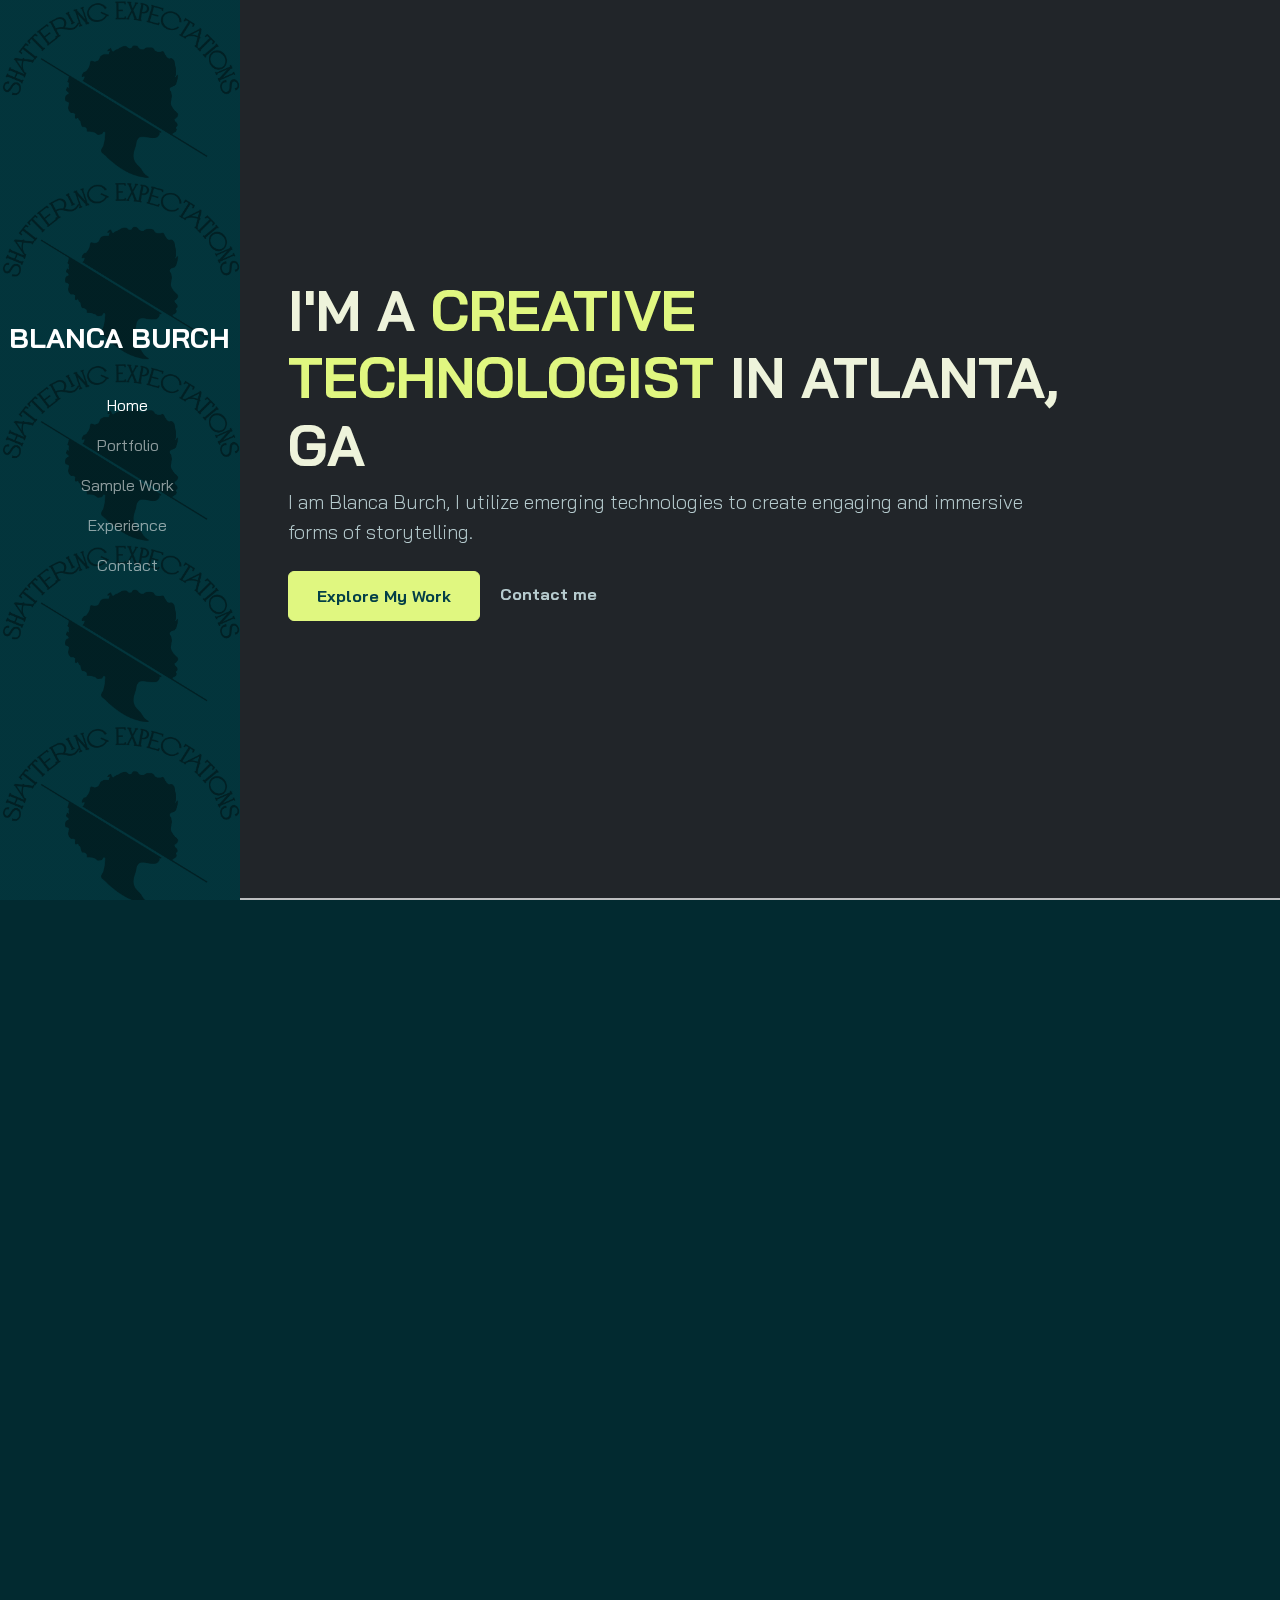
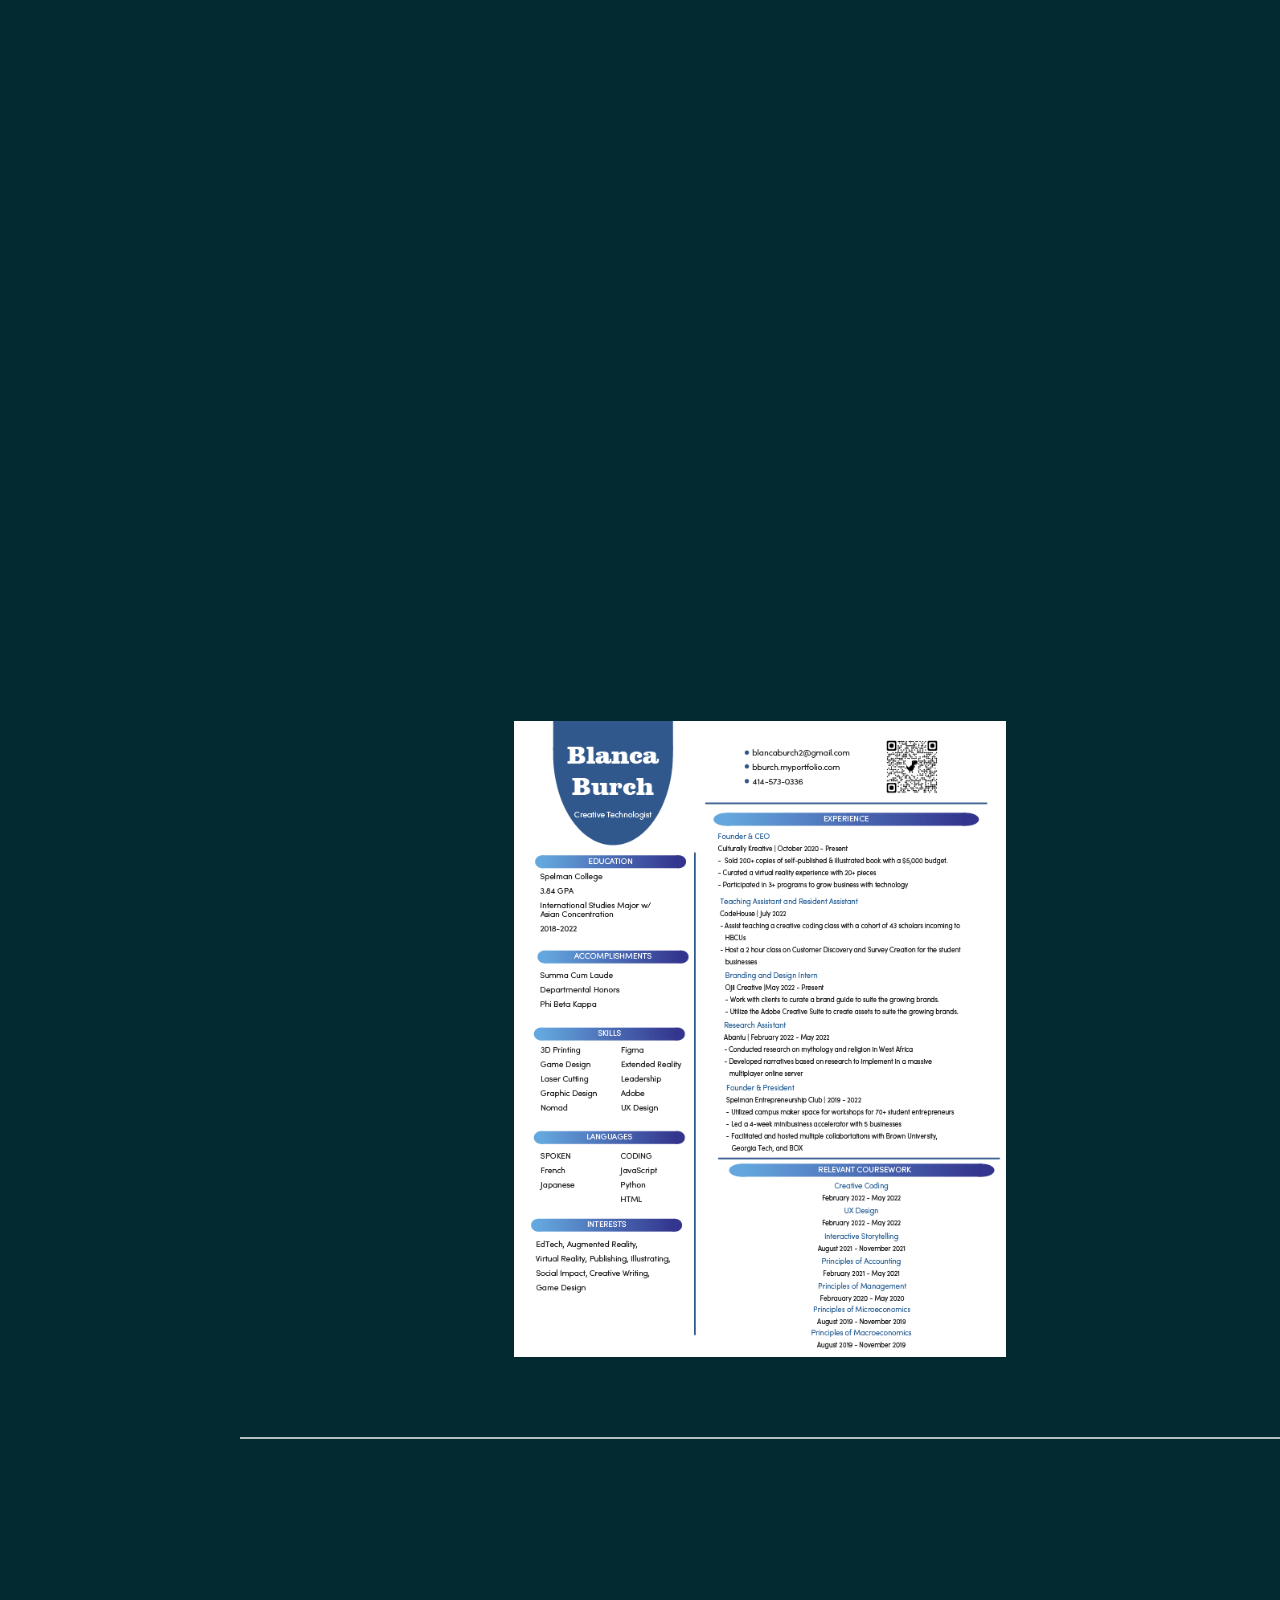
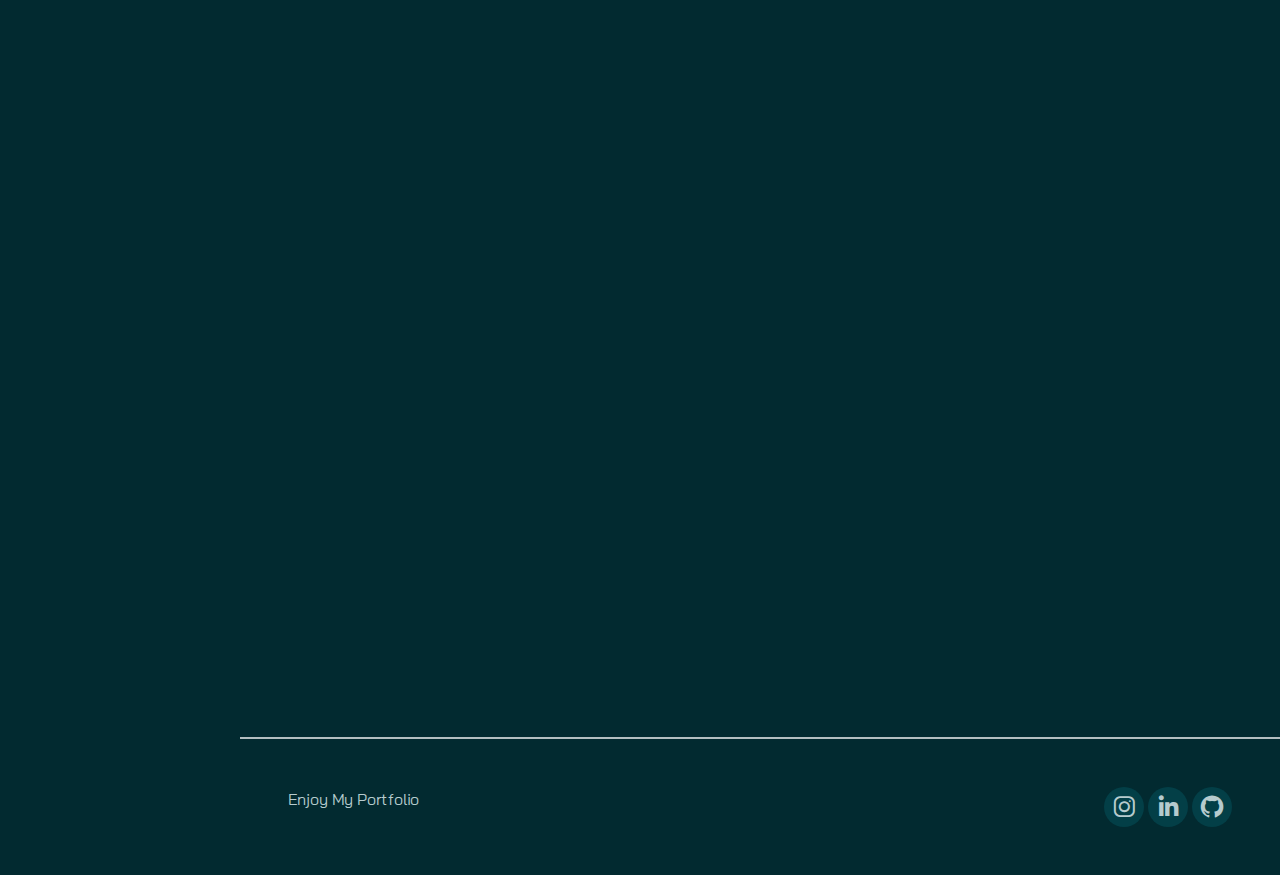
==== index.html @ b20793cd "Portfolio Working" ====
<!DOCTYPE html>
<html lang="en">
  <head>
    <meta charset="UTF-8" />
    <meta http-equiv="X-UA-Compatible" content="IE=edge" />
    <meta name="viewport" content="width=device-width, initial-scale=1.0" />
    <title>Blanca Burch Portfolio</title>
    <link rel="stylesheet" href="./assets/css/bootstrap.min.css" />
    <link rel="stylesheet" href="./assets/css/aos.css" />
    <link rel="stylesheet" href="./assets/css/line-awesome.min.css" />
    <link rel="stylesheet" href="./assets/css/style.css" />
  </head>

  <body data-bs-spy="scroll" data-bs-target=".navbar">
    <!-- NAV BAR -->

    <nav class="navbar navbar-expand-lg navbar-dark fixed-top">
      <div class="container-fluid flex-lg-column">
        <a class="navbar-brand mb-lg-4" href="#">
          <span class="h3 fw-bold mx-lg-auto"> BLANCA BURCH</span>
        </a>
        <button
          class="navbar-toggler"
          type="button"
          data-bs-toggle="collapse"
          data-bs-target="#navbarNav"
          aria-controls="navbarNav"
          aria-expanded="false"
          aria-label="Toggle navigation"
        >
          <span class="navbar-toggler-icon"></span>
        </button>
        <div class="collapse navbar-collapse" id="navbarNav">
          <ul class="navbar-nav ms-auto flex-lg-column text-lg-center">
            <li class="nav-item">
              <a class="nav-link active" href="#home">Home</a>
            </li>
            <li class="nav-item">
              <a class="nav-link active" href="#portfolio">Portfolio</a>
            </li>
            <li class="nav-item">
              <a class="nav-link active" href="#Samples">Sample Work</a>
            </li>
            <li class="nav-item">
              <a class="nav-link active" href="#experience">Experience</a>
            </li>
            <li class="nav-item">
              <a class="nav-link active" href="#contact">Contact</a>
            </li>
          </ul>
        </div>
      </div>
    </nav>

    <!--// NAV BAR -->

    <!-- Content Wrapper-->

    <div id="content-wrapper">
      <!-- Home -->
      <section id="home" class="full-height bg-dark px-lg-5">
        <div class="containter">
          <div class="row">
            <div class="col-lg-10">
              <h1 class="display-4 fw-bold" data-aos="fade-up">
                I'M A <span class="text-brand">CREATIVE TECHNOLOGIST</span> IN
                ATLANTA, GA
              </h1>
              <p class="lead mt-2 mb-4" data-aos="fade-up" data-aos-delay="300">
                I am Blanca Burch, I utilize emerging technologies to create
                engaging and immersive forms of storytelling.
              </p>
              <div data-aos="fade-up" data-aos-delay="600">
                <a href="#portfolio" class="btn btn-brand me-3">
                  Explore My Work</a
                >
                <a href="#contact" class="link-custom"> Contact me</a>
              </div>
            </div>
          </div>
        </div>
      </section>
      <!-- //Home-->

      <!-- Portfolio-->

      <section id="portfolio" class="full-height px-lg-5">
        <div class="container">
          <div class="row pb-4" data-aos="fade-up">
            <div class="col-lg-8">
              <h6 class="text-brand">PORTFOLIO</h6>
              <h1 class="bottom-spacing">My Different Portfolios</h1>
            </div>
          </div>

          <div class="row gy-4">
            <div class="col-md-4" data-aos="zoom-in-up">
              <div class="portfolio p-4 bg-base rounded-4 shadow-effect">
                <div class="iconbox rounded-4">
                  <i class="las la-code"></i>
                </div>
                <h5 class="mt-4 mb-2">Coding Projects</h5>
                <p>
                  I've crafted creative coding projects and experiences that
                  reimagines storytelling
                </p>
                <a href="#" class="link-custom"> Read More </a>
              </div>
            </div>

            <div class="col-md-4" data-aos="zoom-in-up" data-aos-delay="300">
              <div class="portfolio p-4 bg-base rounded-4 shadow-effect">
                <div class="iconbox rounded-4">
                  <i class="las la-briefcase"></i>
                </div>
                <h5 class="mt-4 mb-2">Branding Projects</h5>
                <p>
                  I've crafted creative coding projects and experiences that
                  reimagines storytelling
                </p>
                <a href="#" class="link-custom"> Read More </a>
              </div>
            </div>

            <div class="col-md-4" data-aos="zoom-in-up" data-aos-delay="600">
              <div class="portfolio p-4 bg-base rounded-4 shadow-effect">
                <div class="iconbox rounded-4">
                  <i class="las la-paint-brush"></i>
                </div>
                <h5 class="mt-4 mb-2">Illustrating & Design</h5>
                <p>
                  I've crafted creative coding projects and experiences that
                  reimagines storytelling
                </p>
                <a href="#" class="link-custom"> Read More </a>
              </div>
            </div>
          </div>
        </div>
      </section>

      <!-- //Portfolio-->

      <!-- Samples-->
      <section id="samples" class="full-height px-lg-5">
        <div class="containter">
          <div class="row pb-4" data-aos="fade-up">
            <div class="col-lg-8">
              <h6 class="text-brand">Sample Work</h6>
              <h1>Samples Of My Work</h1>
            </div>
          </div>

          <div class="row gy-4">
            <div class="col-md-6" data-aos="zoom-in-up">
              <div class="card-custom rounded-4 bg-base shadow-effect">
                <div class="card-custom-image rounded-4">
                  <img
                    class="rounded-4"
                    src="./assets/imgfiles/whhlm-cover.jpg"
                    alt=""
                  />
                </div>
                <div class="card-custom-content p-4">
                  <h4>Who Has Hair Like Mine</h4>
                  <p>
                    The first book I co-authored and illustrated for Culturally
                    Kreative.
                  </p>
                  <a href="#" class="link-custom"> Read More</a>
                </div>
              </div>
            </div>
            <div class="col-md-6" data-aos="zoom-in-up" data-aos-delay="300">
              <div class="card-custom rounded-4 bg-base shadow-effect">
                <div class="card-custom-image rounded-4">
                  <img
                    class="rounded-4"
                    src="./assets/imgfiles/group.png"
                    alt=""
                  />
                </div>
                <div class="card-custom-content p-4">
                  <h4>Augmented Reality Storytelling</h4>
                  <p>
                    An immersive storytelling exprience I created with BlippAR
                    and 5 images.
                  </p>
                  <a href="#" class="link-custom"> Read More</a>
                </div>
              </div>
            </div>
              <div class="col-md-6" data-aos="zoom-in-up" data-aos-delay="300">
                <div class="card-custom rounded-4 bg-base shadow-effect">
                  <div class="card-custom-image rounded-4">
                    <img
                      class="rounded-4"
                      src="./assets/imgfiles/hairworld.png"
                      alt=""
                    />
                  </div>
                  <div class="card-custom-content p-4">
                    <h4>Hair World</h4>
                    <p>
                      A curated virtual reality experience to create a place of
                      inclusion for different hairstyles, that allows for users
                      to engage by submitting their own images.
                    </p>
                    <a href="#" class="link-custom"> Read More</a>
                  </div>
                </div>
              </div>

              <div class="col-md-6" data-aos="zoom-in-up" data-aos-delay="600">
                <div class="card-custom rounded-4 bg-base shadow-effect">
                  <div class="card-custom-image rounded-4">
                    <img
                      class="rounded-4"
                      src="./assets/imgfiles/videogame-cover.png"
                      alt=""
                    />
                  </div>
                <div class="card-custom-content p-4">
                  <h4>Seonbae Simulator</h4>
                  <p>
                    An RPG videogame I began developing with a partner for 1
                    month.
                  </p>
                  <a href="#" class="link-custom"> Read More</a>
                </div>
                </div>
              </div>
            </div>
          </div>
      </section>

      <!-- //Samples-->

      <!-- Experience -->

      <section id="experience" class="full-height px-lg-5">
        <div class="container">

          <div class="row pb-4" data-aos="fade-up">
            <div class="col-lg-8">
              <h6 class="text-brand">Experience</h6>
              <h1>My Education & Experience</h1>
            </div>
          </div>

          <div class="row gy-5">
            <div class="col-lg-6">

                <h3 class="mb-4" data-aos="fade-up" data-aos-delay="300"> Education</h3>
                <div class="row gy-4">
            

                    <div class="col-12" data-aos="fade-up" data-aos-delay="600">
                        <div class="bg-base p-4 rounded-4 shadow-effect">
                            <h4>Bachelor's Degree</h4>
                            <p class="text-brand mb-2">Spelman College</p>
                            <p> I receieved my degree in International Studies with a focus on Asian Studies. I graduated with Magna Cum Laude, Phi Beta Kappa, and the founder of the Entrepreneurship Club.</p>
                        </div>
                    </div>
                </div>
            </div>

                    <div class="col-lg-6">

                        <h3 class="mb-4" data-aos="fade-up" data-aos-delay="300"> Experience</h3>
                        <div class = "row gy-4">
            

                    <div class="col-12" data-aos="fade-up" data-aos-delay="300">
                        <div class="bg-base p-4 rounded-4 shadow-effect">
                            <h4>President & Founder </h4>
                            <p class="text-brand mb-2">Spelman Entrepreneurship Club</p>
                            <p> My sophomore year of college, I created the Spelman Entrepreneurship Club.</p>
                        </div>
                    </div>

                    <div class="col-12" data-aos="fade-up" data-aos-delay="300">
                        <div class="bg-base p-4 rounded-4 shadow-effect">
                            <h4>Bachelor's Degree</h4>
                            <p class="text-brand mb-2">Spelman College</p>
                            <p> I receieved my degree in International Studies with a focus on Asian Studies. I graduated with Magna Cum Laude, Phi Beta Kappa, and the founder of the Entrepreneurship Club.</p>
                        </div>
                    </div>

                    </div>
                    </div>

                </div>
          </div>

          <div class="col-lg-6">

          </div>

          <div class="row gy-5">
            <img 
            class="resume"
            src="./assets/imgfiles/portfolio.png"
            alt=""
            />
          </div>
      </section>

      <!-- //Experience-->

      <!-- Contact -->

      <section id="contact" class="full-height px-lg-5">
        <div class="container">

            <div class="row pb-4 justify-content-center text-center">
                <div class="col-lg-8 pb-4" data-aos="fade-up">
                    <h6 class="text-brand"> Contact</h6>
                    <h1>Interested in working together? Let's talk </h1>
                </div>

            <div class="col-lg-8" data-aos="fade-up" data-aos-delay="300">
                <form action="https://formsubmit.co/blancaburch2@gmail.com" method="post" class="row g-lg-3 gy-3">
                    <div class="form-group col-md-6">
                        <input type="text" class="form-control" placeholder="Enter Your name" required>
                    </div>
                    <div class="form-group col-md-6">
                        <input type="email" class="form-control" placeholder="Enter Your email" required>
                    </div>
                    <div class="form-group col-12">
                        <input type="text" class="form-control" placeholder="Enter subject" required>
                    </div>
                    <div class="form-group col-12">
                        <textarea name="" rows="4" class="form-control" placeholder="Enter your message" required></textarea>
                    </div>
                    <div class="form-group col-12 d-grid">
                        <button type="submit" class="btn btn-brand"> Contact Me</button>
                    </div>
                </form>
            </div>
        </div>

        </div>

      </section>

      <!--//Contact-->

      <!-- Footer -->

    <footer class="py-5 px-lg-5">
        <div class="containter">
            <div class="row gy-4 justify-content-between">
                <div class="col-auto">
                    <p class="mb-0">Enjoy My Portfolio</p>
                </div>
                <div class="col-auto">
                    <div class="social-icons">
                        <a href="#"><i class="lab la-instagram"></i></a>
                        <a href="#"><i class="lab la-linkedin-in"></i></a>
                        <a href="#"><i class="lab la-github"></i></a>
                    </div>
                </div>
            </div>
        </div>
    </footer>

      <!-- //Footer -->

      <!-- // Content Wrapper-->
    </div>

    <script src="./assets/js/bootstrap.bundle.min.js"></script>
    <script src="./assets/js/aos.js"></script>
    <script src="./assets/js/main.js"></script>
  </body>
</html>
---- assets/css/line-awesome.min.css ----
.la,.lab,.lad,.lal,.lar,.las{-moz-osx-font-smoothing:grayscale;-webkit-font-smoothing:antialiased;display:inline-block;font-style:normal;font-variant:normal;text-rendering:auto;line-height:1}.la-lg{font-size:1.33333em;line-height:.75em;vertical-align:-.0667em}.la-xs{font-size:.75em}.la-sm{font-size:.875em}.la-1x{font-size:1em}.la-2x{font-size:2em}.la-3x{font-size:3em}.la-4x{font-size:4em}.la-5x{font-size:5em}.la-6x{font-size:6em}.la-7x{font-size:7em}.la-8x{font-size:8em}.la-9x{font-size:9em}.la-10x{font-size:10em}.la-fw{text-align:center;width:1.25em}.la-ul{list-style-type:none;margin-left:2.5em;padding-left:0}.la-ul>li{position:relative}.la-li{left:-2em;position:absolute;text-align:center;width:2em;line-height:inherit}.la-border{border:solid .08em #eee;border-radius:.1em;padding:.2em .25em .15em}.la-pull-left{float:left}.la-pull-right{float:right}.la.la-pull-left,.lab.la-pull-left,.lal.la-pull-left,.lar.la-pull-left,.las.la-pull-left{margin-right:.3em}.la.la-pull-right,.lab.la-pull-right,.lal.la-pull-right,.lar.la-pull-right,.las.la-pull-right{margin-left:.3em}.la-spin{-webkit-animation:la-spin 2s infinite linear;animation:la-spin 2s infinite linear}.la-pulse{-webkit-animation:la-spin 1s infinite steps(8);animation:la-spin 1s infinite steps(8)}@-webkit-keyframes la-spin{0%{-webkit-transform:rotate(0);transform:rotate(0)}100%{-webkit-transform:rotate(360deg);transform:rotate(360deg)}}@keyframes la-spin{0%{-webkit-transform:rotate(0);transform:rotate(0)}100%{-webkit-transform:rotate(360deg);transform:rotate(360deg)}}.la-rotate-90{-webkit-transform:rotate(90deg);transform:rotate(90deg)}.la-rotate-180{-webkit-transform:rotate(180deg);transform:rotate(180deg)}.la-rotate-270{-webkit-transform:rotate(270deg);transform:rotate(270deg)}.la-flip-horizontal{-webkit-transform:scale(-1,1);transform:scale(-1,1)}.la-flip-vertical{-webkit-transform:scale(1,-1);transform:scale(1,-1)}.la-flip-both,.la-flip-horizontal.la-flip-vertical{-webkit-transform:scale(-1,-1);transform:scale(-1,-1)}:root .la-flip-both,:root .la-flip-horizontal,:root .la-flip-vertical,:root .la-rotate-180,:root .la-rotate-270,:root .la-rotate-90{-webkit-filter:none;filter:none}.la-stack{display:inline-block;height:2em;line-height:2em;position:relative;vertical-align:middle;width:2.5em}.la-stack-1x,.la-stack-2x{left:0;position:absolute;text-align:center;width:100%}.la-stack-1x{line-height:inherit}.la-stack-2x{font-size:2em}.la-inverse{color:#fff}.la-500px:before{content:"\f26e"}.la-accessible-icon:before{content:"\f368"}.la-accusoft:before{content:"\f369"}.la-acquisitions-incorporated:before{content:"\f6af"}.la-ad:before{content:"\f641"}.la-address-book:before{content:"\f2b9"}.la-address-card:before{content:"\f2bb"}.la-adjust:before{content:"\f042"}.la-adn:before{content:"\f170"}.la-adobe:before{content:"\f778"}.la-adversal:before{content:"\f36a"}.la-affiliatetheme:before{content:"\f36b"}.la-air-freshener:before{content:"\f5d0"}.la-airbnb:before{content:"\f834"}.la-algolia:before{content:"\f36c"}.la-align-center:before{content:"\f037"}.la-align-justify:before{content:"\f039"}.la-align-left:before{content:"\f036"}.la-align-right:before{content:"\f038"}.la-alipay:before{content:"\f642"}.la-allergies:before{content:"\f461"}.la-amazon:before{content:"\f270"}.la-amazon-pay:before{content:"\f42c"}.la-ambulance:before{content:"\f0f9"}.la-american-sign-language-interpreting:before{content:"\f2a3"}.la-amilia:before{content:"\f36d"}.la-anchor:before{content:"\f13d"}.la-android:before{content:"\f17b"}.la-angellist:before{content:"\f209"}.la-angle-double-down:before{content:"\f103"}.la-angle-double-left:before{content:"\f100"}.la-angle-double-right:before{content:"\f101"}.la-angle-double-up:before{content:"\f102"}.la-angle-down:before{content:"\f107"}.la-angle-left:before{content:"\f104"}.la-angle-right:before{content:"\f105"}.la-angle-up:before{content:"\f106"}.la-angry:before{content:"\f556"}.la-angrycreative:before{content:"\f36e"}.la-angular:before{content:"\f420"}.la-ankh:before{content:"\f644"}.la-app-store:before{content:"\f36f"}.la-app-store-ios:before{content:"\f370"}.la-apper:before{content:"\f371"}.la-apple:before{content:"\f179"}.la-apple-alt:before{content:"\f5d1"}.la-apple-pay:before{content:"\f415"}.la-archive:before{content:"\f187"}.la-archway:before{content:"\f557"}.la-arrow-alt-circle-down:before{content:"\f358"}.la-arrow-alt-circle-left:before{content:"\f359"}.la-arrow-alt-circle-right:before{content:"\f35a"}.la-arrow-alt-circle-up:before{content:"\f35b"}.la-arrow-circle-down:before{content:"\f0ab"}.la-arrow-circle-left:before{content:"\f0a8"}.la-arrow-circle-right:before{content:"\f0a9"}.la-arrow-circle-up:before{content:"\f0aa"}.la-arrow-down:before{content:"\f063"}.la-arrow-left:before{content:"\f060"}.la-arrow-right:before{content:"\f061"}.la-arrow-up:before{content:"\f062"}.la-arrows-alt:before{content:"\f0b2"}.la-arrows-alt-h:before{content:"\f337"}.la-arrows-alt-v:before{content:"\f338"}.la-artstation:before{content:"\f77a"}.la-assistive-listening-systems:before{content:"\f2a2"}.la-asterisk:before{content:"\f069"}.la-asymmetrik:before{content:"\f372"}.la-at:before{content:"\f1fa"}.la-atlas:before{content:"\f558"}.la-atlassian:before{content:"\f77b"}.la-atom:before{content:"\f5d2"}.la-audible:before{content:"\f373"}.la-audio-description:before{content:"\f29e"}.la-autoprefixer:before{content:"\f41c"}.la-avianex:before{content:"\f374"}.la-aviato:before{content:"\f421"}.la-award:before{content:"\f559"}.la-aws:before{content:"\f375"}.la-baby:before{content:"\f77c"}.la-baby-carriage:before{content:"\f77d"}.la-backspace:before{content:"\f55a"}.la-backward:before{content:"\f04a"}.la-bacon:before{content:"\f7e5"}.la-balance-scale:before{content:"\f24e"}.la-balance-scale-left:before{content:"\f515"}.la-balance-scale-right:before{content:"\f516"}.la-ban:before{content:"\f05e"}.la-band-aid:before{content:"\f462"}.la-bandcamp:before{content:"\f2d5"}.la-barcode:before{content:"\f02a"}.la-bars:before{content:"\f0c9"}.la-baseball-ball:before{content:"\f433"}.la-basketball-ball:before{content:"\f434"}.la-bath:before{content:"\f2cd"}.la-battery-empty:before{content:"\f244"}.la-battery-full:before{content:"\f240"}.la-battery-half:before{content:"\f242"}.la-battery-quarter:before{content:"\f243"}.la-battery-three-quarters:before{content:"\f241"}.la-battle-net:before{content:"\f835"}.la-bed:before{content:"\f236"}.la-beer:before{content:"\f0fc"}.la-behance:before{content:"\f1b4"}.la-behance-square:before{content:"\f1b5"}.la-bell:before{content:"\f0f3"}.la-bell-slash:before{content:"\f1f6"}.la-bezier-curve:before{content:"\f55b"}.la-bible:before{content:"\f647"}.la-bicycle:before{content:"\f206"}.la-biking:before{content:"\f84a"}.la-bimobject:before{content:"\f378"}.la-binoculars:before{content:"\f1e5"}.la-biohazard:before{content:"\f780"}.la-birthday-cake:before{content:"\f1fd"}.la-bitbucket:before{content:"\f171"}.la-bitcoin:before{content:"\f379"}.la-bity:before{content:"\f37a"}.la-black-tie:before{content:"\f27e"}.la-blackberry:before{content:"\f37b"}.la-blender:before{content:"\f517"}.la-blender-phone:before{content:"\f6b6"}.la-blind:before{content:"\f29d"}.la-blog:before{content:"\f781"}.la-blogger:before{content:"\f37c"}.la-blogger-b:before{content:"\f37d"}.la-bluetooth:before{content:"\f293"}.la-bluetooth-b:before{content:"\f294"}.la-bold:before{content:"\f032"}.la-bolt:before{content:"\f0e7"}.la-bomb:before{content:"\f1e2"}.la-bone:before{content:"\f5d7"}.la-bong:before{content:"\f55c"}.la-book:before{content:"\f02d"}.la-book-dead:before{content:"\f6b7"}.la-book-medical:before{content:"\f7e6"}.la-book-open:before{content:"\f518"}.la-book-reader:before{content:"\f5da"}.la-bookmark:before{content:"\f02e"}.la-bootstrap:before{content:"\f836"}.la-border-all:before{content:"\f84c"}.la-border-none:before{content:"\f850"}.la-border-style:before{content:"\f853"}.la-bowling-ball:before{content:"\f436"}.la-box:before{content:"\f466"}.la-box-open:before{content:"\f49e"}.la-boxes:before{content:"\f468"}.la-braille:before{content:"\f2a1"}.la-brain:before{content:"\f5dc"}.la-bread-slice:before{content:"\f7ec"}.la-briefcase:before{content:"\f0b1"}.la-briefcase-medical:before{content:"\f469"}.la-broadcast-tower:before{content:"\f519"}.la-broom:before{content:"\f51a"}.la-brush:before{content:"\f55d"}.la-btc:before{content:"\f15a"}.la-buffer:before{content:"\f837"}.la-bug:before{content:"\f188"}.la-building:before{content:"\f1ad"}.la-bullhorn:before{content:"\f0a1"}.la-bullseye:before{content:"\f140"}.la-burn:before{content:"\f46a"}.la-buromobelexperte:before{content:"\f37f"}.la-bus:before{content:"\f207"}.la-bus-alt:before{content:"\f55e"}.la-business-time:before{content:"\f64a"}.la-buy-n-large:before{content:"\f8a6"}.la-buysellads:before{content:"\f20d"}.la-calculator:before{content:"\f1ec"}.la-calendar:before{content:"\f133"}.la-calendar-alt:before{content:"\f073"}.la-calendar-check:before{content:"\f274"}.la-calendar-day:before{content:"\f783"}.la-calendar-minus:before{content:"\f272"}.la-calendar-plus:before{content:"\f271"}.la-calendar-times:before{content:"\f273"}.la-calendar-week:before{content:"\f784"}.la-camera:before{content:"\f030"}.la-camera-retro:before{content:"\f083"}.la-campground:before{content:"\f6bb"}.la-canadian-maple-leaf:before{content:"\f785"}.la-candy-cane:before{content:"\f786"}.la-cannabis:before{content:"\f55f"}.la-capsules:before{content:"\f46b"}.la-car:before{content:"\f1b9"}.la-car-alt:before{content:"\f5de"}.la-car-battery:before{content:"\f5df"}.la-car-crash:before{content:"\f5e1"}.la-car-side:before{content:"\f5e4"}.la-caret-down:before{content:"\f0d7"}.la-caret-left:before{content:"\f0d9"}.la-caret-right:before{content:"\f0da"}.la-caret-square-down:before{content:"\f150"}.la-caret-square-left:before{content:"\f191"}.la-caret-square-right:before{content:"\f152"}.la-caret-square-up:before{content:"\f151"}.la-caret-up:before{content:"\f0d8"}.la-carrot:before{content:"\f787"}.la-cart-arrow-down:before{content:"\f218"}.la-cart-plus:before{content:"\f217"}.la-cash-register:before{content:"\f788"}.la-cat:before{content:"\f6be"}.la-cc-amazon-pay:before{content:"\f42d"}.la-cc-amex:before{content:"\f1f3"}.la-cc-apple-pay:before{content:"\f416"}.la-cc-diners-club:before{content:"\f24c"}.la-cc-discover:before{content:"\f1f2"}.la-cc-jcb:before{content:"\f24b"}.la-cc-mastercard:before{content:"\f1f1"}.la-cc-paypal:before{content:"\f1f4"}.la-cc-stripe:before{content:"\f1f5"}.la-cc-visa:before{content:"\f1f0"}.la-centercode:before{content:"\f380"}.la-centos:before{content:"\f789"}.la-certificate:before{content:"\f0a3"}.la-chair:before{content:"\f6c0"}.la-chalkboard:before{content:"\f51b"}.la-chalkboard-teacher:before{content:"\f51c"}.la-charging-station:before{content:"\f5e7"}.la-chart-area:before{content:"\f1fe"}.la-chart-bar:before{content:"\f080"}.la-chart-line:before{content:"\f201"}.la-chart-pie:before{content:"\f200"}.la-check:before{content:"\f00c"}.la-check-circle:before{content:"\f058"}.la-check-double:before{content:"\f560"}.la-check-square:before{content:"\f14a"}.la-cheese:before{content:"\f7ef"}.la-chess:before{content:"\f439"}.la-chess-bishop:before{content:"\f43a"}.la-chess-board:before{content:"\f43c"}.la-chess-king:before{content:"\f43f"}.la-chess-knight:before{content:"\f441"}.la-chess-pawn:before{content:"\f443"}.la-chess-queen:before{content:"\f445"}.la-chess-rook:before{content:"\f447"}.la-chevron-circle-down:before{content:"\f13a"}.la-chevron-circle-left:before{content:"\f137"}.la-chevron-circle-right:before{content:"\f138"}.la-chevron-circle-up:before{content:"\f139"}.la-chevron-down:before{content:"\f078"}.la-chevron-left:before{content:"\f053"}.la-chevron-right:before{content:"\f054"}.la-chevron-up:before{content:"\f077"}.la-child:before{content:"\f1ae"}.la-chrome:before{content:"\f268"}.la-chromecast:before{content:"\f838"}.la-church:before{content:"\f51d"}.la-circle:before{content:"\f111"}.la-circle-notch:before{content:"\f1ce"}.la-city:before{content:"\f64f"}.la-clinic-medical:before{content:"\f7f2"}.la-clipboard:before{content:"\f328"}.la-clipboard-check:before{content:"\f46c"}.la-clipboard-list:before{content:"\f46d"}.la-clock:before{content:"\f017"}.la-clone:before{content:"\f24d"}.la-closed-captioning:before{content:"\f20a"}.la-cloud:before{content:"\f0c2"}.la-cloud-download-alt:before{content:"\f381"}.la-cloud-meatball:before{content:"\f73b"}.la-cloud-moon:before{content:"\f6c3"}.la-cloud-moon-rain:before{content:"\f73c"}.la-cloud-rain:before{content:"\f73d"}.la-cloud-showers-heavy:before{content:"\f740"}.la-cloud-sun:before{content:"\f6c4"}.la-cloud-sun-rain:before{content:"\f743"}.la-cloud-upload-alt:before{content:"\f382"}.la-cloudscale:before{content:"\f383"}.la-cloudsmith:before{content:"\f384"}.la-cloudversify:before{content:"\f385"}.la-cocktail:before{content:"\f561"}.la-code:before{content:"\f121"}.la-code-branch:before{content:"\f126"}.la-codepen:before{content:"\f1cb"}.la-codiepie:before{content:"\f284"}.la-coffee:before{content:"\f0f4"}.la-cog:before{content:"\f013"}.la-cogs:before{content:"\f085"}.la-coins:before{content:"\f51e"}.la-columns:before{content:"\f0db"}.la-comment:before{content:"\f075"}.la-comment-alt:before{content:"\f27a"}.la-comment-dollar:before{content:"\f651"}.la-comment-dots:before{content:"\f4ad"}.la-comment-medical:before{content:"\f7f5"}.la-comment-slash:before{content:"\f4b3"}.la-comments:before{content:"\f086"}.la-comments-dollar:before{content:"\f653"}.la-compact-disc:before{content:"\f51f"}.la-compass:before{content:"\f14e"}.la-compress:before{content:"\f066"}.la-compress-arrows-alt:before{content:"\f78c"}.la-concierge-bell:before{content:"\f562"}.la-confluence:before{content:"\f78d"}.la-connectdevelop:before{content:"\f20e"}.la-contao:before{content:"\f26d"}.la-cookie:before{content:"\f563"}.la-cookie-bite:before{content:"\f564"}.la-copy:before{content:"\f0c5"}.la-copyright:before{content:"\f1f9"}.la-cotton-bureau:before{content:"\f89e"}.la-couch:before{content:"\f4b8"}.la-cpanel:before{content:"\f388"}.la-creative-commons:before{content:"\f25e"}.la-creative-commons-by:before{content:"\f4e7"}.la-creative-commons-nc:before{content:"\f4e8"}.la-creative-commons-nc-eu:before{content:"\f4e9"}.la-creative-commons-nc-jp:before{content:"\f4ea"}.la-creative-commons-nd:before{content:"\f4eb"}.la-creative-commons-pd:before{content:"\f4ec"}.la-creative-commons-pd-alt:before{content:"\f4ed"}.la-creative-commons-remix:before{content:"\f4ee"}.la-creative-commons-sa:before{content:"\f4ef"}.la-creative-commons-sampling:before{content:"\f4f0"}.la-creative-commons-sampling-plus:before{content:"\f4f1"}.la-creative-commons-share:before{content:"\f4f2"}.la-creative-commons-zero:before{content:"\f4f3"}.la-credit-card:before{content:"\f09d"}.la-critical-role:before{content:"\f6c9"}.la-crop:before{content:"\f125"}.la-crop-alt:before{content:"\f565"}.la-cross:before{content:"\f654"}.la-crosshairs:before{content:"\f05b"}.la-crow:before{content:"\f520"}.la-crown:before{content:"\f521"}.la-crutch:before{content:"\f7f7"}.la-css3:before{content:"\f13c"}.la-css3-alt:before{content:"\f38b"}.la-cube:before{content:"\f1b2"}.la-cubes:before{content:"\f1b3"}.la-cut:before{content:"\f0c4"}.la-cuttlefish:before{content:"\f38c"}.la-d-and-d:before{content:"\f38d"}.la-d-and-d-beyond:before{content:"\f6ca"}.la-dashcube:before{content:"\f210"}.la-database:before{content:"\f1c0"}.la-deaf:before{content:"\f2a4"}.la-delicious:before{content:"\f1a5"}.la-democrat:before{content:"\f747"}.la-deploydog:before{content:"\f38e"}.la-deskpro:before{content:"\f38f"}.la-desktop:before{content:"\f108"}.la-dev:before{content:"\f6cc"}.la-deviantart:before{content:"\f1bd"}.la-dharmachakra:before{content:"\f655"}.la-dhl:before{content:"\f790"}.la-diagnoses:before{content:"\f470"}.la-diaspora:before{content:"\f791"}.la-dice:before{content:"\f522"}.la-dice-d20:before{content:"\f6cf"}.la-dice-d6:before{content:"\f6d1"}.la-dice-five:before{content:"\f523"}.la-dice-four:before{content:"\f524"}.la-dice-one:before{content:"\f525"}.la-dice-six:before{content:"\f526"}.la-dice-three:before{content:"\f527"}.la-dice-two:before{content:"\f528"}.la-digg:before{content:"\f1a6"}.la-digital-ocean:before{content:"\f391"}.la-digital-tachograph:before{content:"\f566"}.la-directions:before{content:"\f5eb"}.la-discord:before{content:"\f392"}.la-discourse:before{content:"\f393"}.la-divide:before{content:"\f529"}.la-dizzy:before{content:"\f567"}.la-dna:before{content:"\f471"}.la-dochub:before{content:"\f394"}.la-docker:before{content:"\f395"}.la-dog:before{content:"\f6d3"}.la-dollar-sign:before{content:"\f155"}.la-dolly:before{content:"\f472"}.la-dolly-flatbed:before{content:"\f474"}.la-donate:before{content:"\f4b9"}.la-door-closed:before{content:"\f52a"}.la-door-open:before{content:"\f52b"}.la-dot-circle:before{content:"\f192"}.la-dove:before{content:"\f4ba"}.la-download:before{content:"\f019"}.la-draft2digital:before{content:"\f396"}.la-drafting-compass:before{content:"\f568"}.la-dragon:before{content:"\f6d5"}.la-draw-polygon:before{content:"\f5ee"}.la-dribbble:before{content:"\f17d"}.la-dribbble-square:before{content:"\f397"}.la-dropbox:before{content:"\f16b"}.la-drum:before{content:"\f569"}.la-drum-steelpan:before{content:"\f56a"}.la-drumstick-bite:before{content:"\f6d7"}.la-drupal:before{content:"\f1a9"}.la-dumbbell:before{content:"\f44b"}.la-dumpster:before{content:"\f793"}.la-dumpster-fire:before{content:"\f794"}.la-dungeon:before{content:"\f6d9"}.la-dyalog:before{content:"\f399"}.la-earlybirds:before{content:"\f39a"}.la-ebay:before{content:"\f4f4"}.la-edge:before{content:"\f282"}.la-edit:before{content:"\f044"}.la-egg:before{content:"\f7fb"}.la-eject:before{content:"\f052"}.la-elementor:before{content:"\f430"}.la-ellipsis-h:before{content:"\f141"}.la-ellipsis-v:before{content:"\f142"}.la-ello:before{content:"\f5f1"}.la-ember:before{content:"\f423"}.la-empire:before{content:"\f1d1"}.la-envelope:before{content:"\f0e0"}.la-envelope-open:before{content:"\f2b6"}.la-envelope-open-text:before{content:"\f658"}.la-envelope-square:before{content:"\f199"}.la-envira:before{content:"\f299"}.la-equals:before{content:"\f52c"}.la-eraser:before{content:"\f12d"}.la-erlang:before{content:"\f39d"}.la-ethereum:before{content:"\f42e"}.la-ethernet:before{content:"\f796"}.la-etsy:before{content:"\f2d7"}.la-euro-sign:before{content:"\f153"}.la-evernote:before{content:"\f839"}.la-exchange-alt:before{content:"\f362"}.la-exclamation:before{content:"\f12a"}.la-exclamation-circle:before{content:"\f06a"}.la-exclamation-triangle:before{content:"\f071"}.la-expand:before{content:"\f065"}.la-expand-arrows-alt:before{content:"\f31e"}.la-expeditedssl:before{content:"\f23e"}.la-external-link-alt:before{content:"\f35d"}.la-external-link-square-alt:before{content:"\f360"}.la-eye:before{content:"\f06e"}.la-eye-dropper:before{content:"\f1fb"}.la-eye-slash:before{content:"\f070"}.la-facebook:before{content:"\f09a"}.la-facebook-f:before{content:"\f39e"}.la-facebook-messenger:before{content:"\f39f"}.la-facebook-square:before{content:"\f082"}.la-fan:before{content:"\f863"}.la-fantasy-flight-games:before{content:"\f6dc"}.la-fast-backward:before{content:"\f049"}.la-fast-forward:before{content:"\f050"}.la-fax:before{content:"\f1ac"}.la-feather:before{content:"\f52d"}.la-feather-alt:before{content:"\f56b"}.la-fedex:before{content:"\f797"}.la-fedora:before{content:"\f798"}.la-female:before{content:"\f182"}.la-fighter-jet:before{content:"\f0fb"}.la-figma:before{content:"\f799"}.la-file:before{content:"\f15b"}.la-file-alt:before{content:"\f15c"}.la-file-archive:before{content:"\f1c6"}.la-file-audio:before{content:"\f1c7"}.la-file-code:before{content:"\f1c9"}.la-file-contract:before{content:"\f56c"}.la-file-csv:before{content:"\f6dd"}.la-file-download:before{content:"\f56d"}.la-file-excel:before{content:"\f1c3"}.la-file-export:before{content:"\f56e"}.la-file-image:before{content:"\f1c5"}.la-file-import:before{content:"\f56f"}.la-file-invoice:before{content:"\f570"}.la-file-invoice-dollar:before{content:"\f571"}.la-file-medical:before{content:"\f477"}.la-file-medical-alt:before{content:"\f478"}.la-file-pdf:before{content:"\f1c1"}.la-file-powerpoint:before{content:"\f1c4"}.la-file-prescription:before{content:"\f572"}.la-file-signature:before{content:"\f573"}.la-file-upload:before{content:"\f574"}.la-file-video:before{content:"\f1c8"}.la-file-word:before{content:"\f1c2"}.la-fill:before{content:"\f575"}.la-fill-drip:before{content:"\f576"}.la-film:before{content:"\f008"}.la-filter:before{content:"\f0b0"}.la-fingerprint:before{content:"\f577"}.la-fire:before{content:"\f06d"}.la-fire-alt:before{content:"\f7e4"}.la-fire-extinguisher:before{content:"\f134"}.la-firefox:before{content:"\f269"}.la-first-aid:before{content:"\f479"}.la-first-order:before{content:"\f2b0"}.la-first-order-alt:before{content:"\f50a"}.la-firstdraft:before{content:"\f3a1"}.la-fish:before{content:"\f578"}.la-fist-raised:before{content:"\f6de"}.la-flag:before{content:"\f024"}.la-flag-checkered:before{content:"\f11e"}.la-flag-usa:before{content:"\f74d"}.la-flask:before{content:"\f0c3"}.la-flickr:before{content:"\f16e"}.la-flipboard:before{content:"\f44d"}.la-flushed:before{content:"\f579"}.la-fly:before{content:"\f417"}.la-folder:before{content:"\f07b"}.la-folder-minus:before{content:"\f65d"}.la-folder-open:before{content:"\f07c"}.la-folder-plus:before{content:"\f65e"}.la-font:before{content:"\f031"}.la-font-awesome:before{content:"\f2b4"}.la-font-awesome-alt:before{content:"\f35c"}.la-font-awesome-flag:before{content:"\f425"}.la-font-awesome-logo-full:before{content:"\f4e6"}.la-fonticons:before{content:"\f280"}.la-fonticons-fi:before{content:"\f3a2"}.la-football-ball:before{content:"\f44e"}.la-fort-awesome:before{content:"\f286"}.la-fort-awesome-alt:before{content:"\f3a3"}.la-forumbee:before{content:"\f211"}.la-forward:before{content:"\f04e"}.la-foursquare:before{content:"\f180"}.la-free-code-camp:before{content:"\f2c5"}.la-freebsd:before{content:"\f3a4"}.la-frog:before{content:"\f52e"}.la-frown:before{content:"\f119"}.la-frown-open:before{content:"\f57a"}.la-fulcrum:before{content:"\f50b"}.la-funnel-dollar:before{content:"\f662"}.la-futbol:before{content:"\f1e3"}.la-galactic-republic:before{content:"\f50c"}.la-galactic-senate:before{content:"\f50d"}.la-gamepad:before{content:"\f11b"}.la-gas-pump:before{content:"\f52f"}.la-gavel:before{content:"\f0e3"}.la-gem:before{content:"\f3a5"}.la-genderless:before{content:"\f22d"}.la-get-pocket:before{content:"\f265"}.la-gg:before{content:"\f260"}.la-gg-circle:before{content:"\f261"}.la-ghost:before{content:"\f6e2"}.la-gift:before{content:"\f06b"}.la-gifts:before{content:"\f79c"}.la-git:before{content:"\f1d3"}.la-git-alt:before{content:"\f841"}.la-git-square:before{content:"\f1d2"}.la-github:before{content:"\f09b"}.la-github-alt:before{content:"\f113"}.la-github-square:before{content:"\f092"}.la-gitkraken:before{content:"\f3a6"}.la-gitlab:before{content:"\f296"}.la-gitter:before{content:"\f426"}.la-glass-cheers:before{content:"\f79f"}.la-glass-martini:before{content:"\f000"}.la-glass-martini-alt:before{content:"\f57b"}.la-glass-whiskey:before{content:"\f7a0"}.la-glasses:before{content:"\f530"}.la-glide:before{content:"\f2a5"}.la-glide-g:before{content:"\f2a6"}.la-globe:before{content:"\f0ac"}.la-globe-africa:before{content:"\f57c"}.la-globe-americas:before{content:"\f57d"}.la-globe-asia:before{content:"\f57e"}.la-globe-europe:before{content:"\f7a2"}.la-gofore:before{content:"\f3a7"}.la-golf-ball:before{content:"\f450"}.la-goodreads:before{content:"\f3a8"}.la-goodreads-g:before{content:"\f3a9"}.la-google:before{content:"\f1a0"}.la-google-drive:before{content:"\f3aa"}.la-google-play:before{content:"\f3ab"}.la-google-plus:before{content:"\f2b3"}.la-google-plus-g:before{content:"\f0d5"}.la-google-plus-square:before{content:"\f0d4"}.la-google-wallet:before{content:"\f1ee"}.la-gopuram:before{content:"\f664"}.la-graduation-cap:before{content:"\f19d"}.la-gratipay:before{content:"\f184"}.la-grav:before{content:"\f2d6"}.la-greater-than:before{content:"\f531"}.la-greater-than-equal:before{content:"\f532"}.la-grimace:before{content:"\f57f"}.la-grin:before{content:"\f580"}.la-grin-alt:before{content:"\f581"}.la-grin-beam:before{content:"\f582"}.la-grin-beam-sweat:before{content:"\f583"}.la-grin-hearts:before{content:"\f584"}.la-grin-squint:before{content:"\f585"}.la-grin-squint-tears:before{content:"\f586"}.la-grin-stars:before{content:"\f587"}.la-grin-tears:before{content:"\f588"}.la-grin-tongue:before{content:"\f589"}.la-grin-tongue-squint:before{content:"\f58a"}.la-grin-tongue-wink:before{content:"\f58b"}.la-grin-wink:before{content:"\f58c"}.la-grip-horizontal:before{content:"\f58d"}.la-grip-lines:before{content:"\f7a4"}.la-grip-lines-vertical:before{content:"\f7a5"}.la-grip-vertical:before{content:"\f58e"}.la-gripfire:before{content:"\f3ac"}.la-grunt:before{content:"\f3ad"}.la-guitar:before{content:"\f7a6"}.la-gulp:before{content:"\f3ae"}.la-h-square:before{content:"\f0fd"}.la-hacker-news:before{content:"\f1d4"}.la-hacker-news-square:before{content:"\f3af"}.la-hackerrank:before{content:"\f5f7"}.la-hamburger:before{content:"\f805"}.la-hammer:before{content:"\f6e3"}.la-hamsa:before{content:"\f665"}.la-hand-holding:before{content:"\f4bd"}.la-hand-holding-heart:before{content:"\f4be"}.la-hand-holding-usd:before{content:"\f4c0"}.la-hand-lizard:before{content:"\f258"}.la-hand-middle-finger:before{content:"\f806"}.la-hand-paper:before{content:"\f256"}.la-hand-peace:before{content:"\f25b"}.la-hand-point-down:before{content:"\f0a7"}.la-hand-point-left:before{content:"\f0a5"}.la-hand-point-right:before{content:"\f0a4"}.la-hand-point-up:before{content:"\f0a6"}.la-hand-pointer:before{content:"\f25a"}.la-hand-rock:before{content:"\f255"}.la-hand-scissors:before{content:"\f257"}.la-hand-spock:before{content:"\f259"}.la-hands:before{content:"\f4c2"}.la-hands-helping:before{content:"\f4c4"}.la-handshake:before{content:"\f2b5"}.la-hanukiah:before{content:"\f6e6"}.la-hard-hat:before{content:"\f807"}.la-hashtag:before{content:"\f292"}.la-hat-cowboy:before{content:"\f8c0"}.la-hat-cowboy-side:before{content:"\f8c1"}.la-hat-wizard:before{content:"\f6e8"}.la-haykal:before{content:"\f666"}.la-hdd:before{content:"\f0a0"}.la-heading:before{content:"\f1dc"}.la-headphones:before{content:"\f025"}.la-headphones-alt:before{content:"\f58f"}.la-headset:before{content:"\f590"}.la-heart:before{content:"\f004"}.la-heart-broken:before{content:"\f7a9"}.la-heartbeat:before{content:"\f21e"}.la-helicopter:before{content:"\f533"}.la-highlighter:before{content:"\f591"}.la-hiking:before{content:"\f6ec"}.la-hippo:before{content:"\f6ed"}.la-hips:before{content:"\f452"}.la-hire-a-helper:before{content:"\f3b0"}.la-history:before{content:"\f1da"}.la-hockey-puck:before{content:"\f453"}.la-holly-berry:before{content:"\f7aa"}.la-home:before{content:"\f015"}.la-hooli:before{content:"\f427"}.la-hornbill:before{content:"\f592"}.la-horse:before{content:"\f6f0"}.la-horse-head:before{content:"\f7ab"}.la-hospital:before{content:"\f0f8"}.la-hospital-alt:before{content:"\f47d"}.la-hospital-symbol:before{content:"\f47e"}.la-hot-tub:before{content:"\f593"}.la-hotdog:before{content:"\f80f"}.la-hotel:before{content:"\f594"}.la-hotjar:before{content:"\f3b1"}.la-hourglass:before{content:"\f254"}.la-hourglass-end:before{content:"\f253"}.la-hourglass-half:before{content:"\f252"}.la-hourglass-start:before{content:"\f251"}.la-house-damage:before{content:"\f6f1"}.la-houzz:before{content:"\f27c"}.la-hryvnia:before{content:"\f6f2"}.la-html5:before{content:"\f13b"}.la-hubspot:before{content:"\f3b2"}.la-i-cursor:before{content:"\f246"}.la-ice-cream:before{content:"\f810"}.la-icicles:before{content:"\f7ad"}.la-icons:before{content:"\f86d"}.la-id-badge:before{content:"\f2c1"}.la-id-card:before{content:"\f2c2"}.la-id-card-alt:before{content:"\f47f"}.la-igloo:before{content:"\f7ae"}.la-image:before{content:"\f03e"}.la-images:before{content:"\f302"}.la-imdb:before{content:"\f2d8"}.la-inbox:before{content:"\f01c"}.la-indent:before{content:"\f03c"}.la-industry:before{content:"\f275"}.la-infinity:before{content:"\f534"}.la-info:before{content:"\f129"}.la-info-circle:before{content:"\f05a"}.la-instagram:before{content:"\f16d"}.la-intercom:before{content:"\f7af"}.la-internet-explorer:before{content:"\f26b"}.la-invision:before{content:"\f7b0"}.la-ioxhost:before{content:"\f208"}.la-italic:before{content:"\f033"}.la-itch-io:before{content:"\f83a"}.la-itunes:before{content:"\f3b4"}.la-itunes-note:before{content:"\f3b5"}.la-java:before{content:"\f4e4"}.la-jedi:before{content:"\f669"}.la-jedi-order:before{content:"\f50e"}.la-jenkins:before{content:"\f3b6"}.la-jira:before{content:"\f7b1"}.la-joget:before{content:"\f3b7"}.la-joint:before{content:"\f595"}.la-joomla:before{content:"\f1aa"}.la-journal-whills:before{content:"\f66a"}.la-js:before{content:"\f3b8"}.la-js-square:before{content:"\f3b9"}.la-jsfiddle:before{content:"\f1cc"}.la-kaaba:before{content:"\f66b"}.la-kaggle:before{content:"\f5fa"}.la-key:before{content:"\f084"}.la-keybase:before{content:"\f4f5"}.la-keyboard:before{content:"\f11c"}.la-keycdn:before{content:"\f3ba"}.la-khanda:before{content:"\f66d"}.la-kickstarter:before{content:"\f3bb"}.la-kickstarter-k:before{content:"\f3bc"}.la-kiss:before{content:"\f596"}.la-kiss-beam:before{content:"\f597"}.la-kiss-wink-heart:before{content:"\f598"}.la-kiwi-bird:before{content:"\f535"}.la-korvue:before{content:"\f42f"}.la-landmark:before{content:"\f66f"}.la-language:before{content:"\f1ab"}.la-laptop:before{content:"\f109"}.la-laptop-code:before{content:"\f5fc"}.la-laptop-medical:before{content:"\f812"}.la-laravel:before{content:"\f3bd"}.la-lastfm:before{content:"\f202"}.la-lastfm-square:before{content:"\f203"}.la-laugh:before{content:"\f599"}.la-laugh-beam:before{content:"\f59a"}.la-laugh-squint:before{content:"\f59b"}.la-laugh-wink:before{content:"\f59c"}.la-layer-group:before{content:"\f5fd"}.la-leaf:before{content:"\f06c"}.la-leanpub:before{content:"\f212"}.la-lemon:before{content:"\f094"}.la-less:before{content:"\f41d"}.la-less-than:before{content:"\f536"}.la-less-than-equal:before{content:"\f537"}.la-level-down-alt:before{content:"\f3be"}.la-level-up-alt:before{content:"\f3bf"}.la-life-ring:before{content:"\f1cd"}.la-lightbulb:before{content:"\f0eb"}.la-line:before{content:"\f3c0"}.la-link:before{content:"\f0c1"}.la-linkedin:before{content:"\f08c"}.la-linkedin-in:before{content:"\f0e1"}.la-linode:before{content:"\f2b8"}.la-linux:before{content:"\f17c"}.la-lira-sign:before{content:"\f195"}.la-list:before{content:"\f03a"}.la-list-alt:before{content:"\f022"}.la-list-ol:before{content:"\f0cb"}.la-list-ul:before{content:"\f0ca"}.la-location-arrow:before{content:"\f124"}.la-lock:before{content:"\f023"}.la-lock-open:before{content:"\f3c1"}.la-long-arrow-alt-down:before{content:"\f309"}.la-long-arrow-alt-left:before{content:"\f30a"}.la-long-arrow-alt-right:before{content:"\f30b"}.la-long-arrow-alt-up:before{content:"\f30c"}.la-low-vision:before{content:"\f2a8"}.la-luggage-cart:before{content:"\f59d"}.la-lyft:before{content:"\f3c3"}.la-magento:before{content:"\f3c4"}.la-magic:before{content:"\f0d0"}.la-magnet:before{content:"\f076"}.la-mail-bulk:before{content:"\f674"}.la-mailchimp:before{content:"\f59e"}.la-male:before{content:"\f183"}.la-mandalorian:before{content:"\f50f"}.la-map:before{content:"\f279"}.la-map-marked:before{content:"\f59f"}.la-map-marked-alt:before{content:"\f5a0"}.la-map-marker:before{content:"\f041"}.la-map-marker-alt:before{content:"\f3c5"}.la-map-pin:before{content:"\f276"}.la-map-signs:before{content:"\f277"}.la-markdown:before{content:"\f60f"}.la-marker:before{content:"\f5a1"}.la-mars:before{content:"\f222"}.la-mars-double:before{content:"\f227"}.la-mars-stroke:before{content:"\f229"}.la-mars-stroke-h:before{content:"\f22b"}.la-mars-stroke-v:before{content:"\f22a"}.la-mask:before{content:"\f6fa"}.la-mastodon:before{content:"\f4f6"}.la-maxcdn:before{content:"\f136"}.la-mdb:before{content:"\f8ca"}.la-medal:before{content:"\f5a2"}.la-medapps:before{content:"\f3c6"}.la-medium:before{content:"\f23a"}.la-medium-m:before{content:"\f3c7"}.la-medkit:before{content:"\f0fa"}.la-medrt:before{content:"\f3c8"}.la-meetup:before{content:"\f2e0"}.la-megaport:before{content:"\f5a3"}.la-meh:before{content:"\f11a"}.la-meh-blank:before{content:"\f5a4"}.la-meh-rolling-eyes:before{content:"\f5a5"}.la-memory:before{content:"\f538"}.la-mendeley:before{content:"\f7b3"}.la-menorah:before{content:"\f676"}.la-mercury:before{content:"\f223"}.la-meteor:before{content:"\f753"}.la-microchip:before{content:"\f2db"}.la-microphone:before{content:"\f130"}.la-microphone-alt:before{content:"\f3c9"}.la-microphone-alt-slash:before{content:"\f539"}.la-microphone-slash:before{content:"\f131"}.la-microscope:before{content:"\f610"}.la-microsoft:before{content:"\f3ca"}.la-minus:before{content:"\f068"}.la-minus-circle:before{content:"\f056"}.la-minus-square:before{content:"\f146"}.la-mitten:before{content:"\f7b5"}.la-mix:before{content:"\f3cb"}.la-mixcloud:before{content:"\f289"}.la-mizuni:before{content:"\f3cc"}.la-mobile:before{content:"\f10b"}.la-mobile-alt:before{content:"\f3cd"}.la-modx:before{content:"\f285"}.la-monero:before{content:"\f3d0"}.la-money-bill:before{content:"\f0d6"}.la-money-bill-alt:before{content:"\f3d1"}.la-money-bill-wave:before{content:"\f53a"}.la-money-bill-wave-alt:before{content:"\f53b"}.la-money-check:before{content:"\f53c"}.la-money-check-alt:before{content:"\f53d"}.la-monument:before{content:"\f5a6"}.la-moon:before{content:"\f186"}.la-mortar-pestle:before{content:"\f5a7"}.la-mosque:before{content:"\f678"}.la-motorcycle:before{content:"\f21c"}.la-mountain:before{content:"\f6fc"}.la-mouse:before{content:"\f8cc"}.la-mouse-pointer:before{content:"\f245"}.la-mug-hot:before{content:"\f7b6"}.la-music:before{content:"\f001"}.la-napster:before{content:"\f3d2"}.la-neos:before{content:"\f612"}.la-network-wired:before{content:"\f6ff"}.la-neuter:before{content:"\f22c"}.la-newspaper:before{content:"\f1ea"}.la-nimblr:before{content:"\f5a8"}.la-node:before{content:"\f419"}.la-node-js:before{content:"\f3d3"}.la-not-equal:before{content:"\f53e"}.la-notes-medical:before{content:"\f481"}.la-npm:before{content:"\f3d4"}.la-ns8:before{content:"\f3d5"}.la-nutritionix:before{content:"\f3d6"}.la-object-group:before{content:"\f247"}.la-object-ungroup:before{content:"\f248"}.la-odnoklassniki:before{content:"\f263"}.la-odnoklassniki-square:before{content:"\f264"}.la-oil-can:before{content:"\f613"}.la-old-republic:before{content:"\f510"}.la-om:before{content:"\f679"}.la-opencart:before{content:"\f23d"}.la-openid:before{content:"\f19b"}.la-opera:before{content:"\f26a"}.la-optin-monster:before{content:"\f23c"}.la-orcid:before{content:"\f8d2"}.la-osi:before{content:"\f41a"}.la-otter:before{content:"\f700"}.la-outdent:before{content:"\f03b"}.la-page4:before{content:"\f3d7"}.la-pagelines:before{content:"\f18c"}.la-pager:before{content:"\f815"}.la-paint-brush:before{content:"\f1fc"}.la-paint-roller:before{content:"\f5aa"}.la-palette:before{content:"\f53f"}.la-palfed:before{content:"\f3d8"}.la-pallet:before{content:"\f482"}.la-paper-plane:before{content:"\f1d8"}.la-paperclip:before{content:"\f0c6"}.la-parachute-box:before{content:"\f4cd"}.la-paragraph:before{content:"\f1dd"}.la-parking:before{content:"\f540"}.la-passport:before{content:"\f5ab"}.la-pastafarianism:before{content:"\f67b"}.la-paste:before{content:"\f0ea"}.la-patreon:before{content:"\f3d9"}.la-pause:before{content:"\f04c"}.la-pause-circle:before{content:"\f28b"}.la-paw:before{content:"\f1b0"}.la-paypal:before{content:"\f1ed"}.la-peace:before{content:"\f67c"}.la-pen:before{content:"\f304"}.la-pen-alt:before{content:"\f305"}.la-pen-fancy:before{content:"\f5ac"}.la-pen-nib:before{content:"\f5ad"}.la-pen-square:before{content:"\f14b"}.la-pencil-alt:before{content:"\f303"}.la-pencil-ruler:before{content:"\f5ae"}.la-penny-arcade:before{content:"\f704"}.la-people-carry:before{content:"\f4ce"}.la-pepper-hot:before{content:"\f816"}.la-percent:before{content:"\f295"}.la-percentage:before{content:"\f541"}.la-periscope:before{content:"\f3da"}.la-person-booth:before{content:"\f756"}.la-phabricator:before{content:"\f3db"}.la-phoenix-framework:before{content:"\f3dc"}.la-phoenix-squadron:before{content:"\f511"}.la-phone:before{content:"\f095"}.la-phone-alt:before{content:"\f879"}.la-phone-slash:before{content:"\f3dd"}.la-phone-square:before{content:"\f098"}.la-phone-square-alt:before{content:"\f87b"}.la-phone-volume:before{content:"\f2a0"}.la-photo-video:before{content:"\f87c"}.la-php:before{content:"\f457"}.la-pied-piper:before{content:"\f2ae"}.la-pied-piper-alt:before{content:"\f1a8"}.la-pied-piper-hat:before{content:"\f4e5"}.la-pied-piper-pp:before{content:"\f1a7"}.la-piggy-bank:before{content:"\f4d3"}.la-pills:before{content:"\f484"}.la-pinterest:before{content:"\f0d2"}.la-pinterest-p:before{content:"\f231"}.la-pinterest-square:before{content:"\f0d3"}.la-pizza-slice:before{content:"\f818"}.la-place-of-worship:before{content:"\f67f"}.la-plane:before{content:"\f072"}.la-plane-arrival:before{content:"\f5af"}.la-plane-departure:before{content:"\f5b0"}.la-play:before{content:"\f04b"}.la-play-circle:before{content:"\f144"}.la-playstation:before{content:"\f3df"}.la-plug:before{content:"\f1e6"}.la-plus:before{content:"\f067"}.la-plus-circle:before{content:"\f055"}.la-plus-square:before{content:"\f0fe"}.la-podcast:before{content:"\f2ce"}.la-poll:before{content:"\f681"}.la-poll-h:before{content:"\f682"}.la-poo:before{content:"\f2fe"}.la-poo-storm:before{content:"\f75a"}.la-poop:before{content:"\f619"}.la-portrait:before{content:"\f3e0"}.la-pound-sign:before{content:"\f154"}.la-power-off:before{content:"\f011"}.la-pray:before{content:"\f683"}.la-praying-hands:before{content:"\f684"}.la-prescription:before{content:"\f5b1"}.la-prescription-bottle:before{content:"\f485"}.la-prescription-bottle-alt:before{content:"\f486"}.la-print:before{content:"\f02f"}.la-procedures:before{content:"\f487"}.la-product-hunt:before{content:"\f288"}.la-project-diagram:before{content:"\f542"}.la-pushed:before{content:"\f3e1"}.la-puzzle-piece:before{content:"\f12e"}.la-python:before{content:"\f3e2"}.la-qq:before{content:"\f1d6"}.la-qrcode:before{content:"\f029"}.la-question:before{content:"\f128"}.la-question-circle:before{content:"\f059"}.la-quidditch:before{content:"\f458"}.la-quinscape:before{content:"\f459"}.la-quora:before{content:"\f2c4"}.la-quote-left:before{content:"\f10d"}.la-quote-right:before{content:"\f10e"}.la-quran:before{content:"\f687"}.la-r-project:before{content:"\f4f7"}.la-radiation:before{content:"\f7b9"}.la-radiation-alt:before{content:"\f7ba"}.la-rainbow:before{content:"\f75b"}.la-random:before{content:"\f074"}.la-raspberry-pi:before{content:"\f7bb"}.la-ravelry:before{content:"\f2d9"}.la-react:before{content:"\f41b"}.la-reacteurope:before{content:"\f75d"}.la-readme:before{content:"\f4d5"}.la-rebel:before{content:"\f1d0"}.la-receipt:before{content:"\f543"}.la-record-vinyl:before{content:"\f8d9"}.la-recycle:before{content:"\f1b8"}.la-red-river:before{content:"\f3e3"}.la-reddit:before{content:"\f1a1"}.la-reddit-alien:before{content:"\f281"}.la-reddit-square:before{content:"\f1a2"}.la-redhat:before{content:"\f7bc"}.la-redo:before{content:"\f01e"}.la-redo-alt:before{content:"\f2f9"}.la-registered:before{content:"\f25d"}.la-remove-format:before{content:"\f87d"}.la-renren:before{content:"\f18b"}.la-reply:before{content:"\f3e5"}.la-reply-all:before{content:"\f122"}.la-replyd:before{content:"\f3e6"}.la-republican:before{content:"\f75e"}.la-researchgate:before{content:"\f4f8"}.la-resolving:before{content:"\f3e7"}.la-restroom:before{content:"\f7bd"}.la-retweet:before{content:"\f079"}.la-rev:before{content:"\f5b2"}.la-ribbon:before{content:"\f4d6"}.la-ring:before{content:"\f70b"}.la-road:before{content:"\f018"}.la-robot:before{content:"\f544"}.la-rocket:before{content:"\f135"}.la-rocketchat:before{content:"\f3e8"}.la-rockrms:before{content:"\f3e9"}.la-route:before{content:"\f4d7"}.la-rss:before{content:"\f09e"}.la-rss-square:before{content:"\f143"}.la-ruble-sign:before{content:"\f158"}.la-ruler:before{content:"\f545"}.la-ruler-combined:before{content:"\f546"}.la-ruler-horizontal:before{content:"\f547"}.la-ruler-vertical:before{content:"\f548"}.la-running:before{content:"\f70c"}.la-rupee-sign:before{content:"\f156"}.la-sad-cry:before{content:"\f5b3"}.la-sad-tear:before{content:"\f5b4"}.la-safari:before{content:"\f267"}.la-salesforce:before{content:"\f83b"}.la-sass:before{content:"\f41e"}.la-satellite:before{content:"\f7bf"}.la-satellite-dish:before{content:"\f7c0"}.la-save:before{content:"\f0c7"}.la-schlix:before{content:"\f3ea"}.la-school:before{content:"\f549"}.la-screwdriver:before{content:"\f54a"}.la-scribd:before{content:"\f28a"}.la-scroll:before{content:"\f70e"}.la-sd-card:before{content:"\f7c2"}.la-search:before{content:"\f002"}.la-search-dollar:before{content:"\f688"}.la-search-location:before{content:"\f689"}.la-search-minus:before{content:"\f010"}.la-search-plus:before{content:"\f00e"}.la-searchengin:before{content:"\f3eb"}.la-seedling:before{content:"\f4d8"}.la-sellcast:before{content:"\f2da"}.la-sellsy:before{content:"\f213"}.la-server:before{content:"\f233"}.la-servicestack:before{content:"\f3ec"}.la-shapes:before{content:"\f61f"}.la-share:before{content:"\f064"}.la-share-alt:before{content:"\f1e0"}.la-share-alt-square:before{content:"\f1e1"}.la-share-square:before{content:"\f14d"}.la-shekel-sign:before{content:"\f20b"}.la-shield-alt:before{content:"\f3ed"}.la-ship:before{content:"\f21a"}.la-shipping-fast:before{content:"\f48b"}.la-shirtsinbulk:before{content:"\f214"}.la-shoe-prints:before{content:"\f54b"}.la-shopping-bag:before{content:"\f290"}.la-shopping-basket:before{content:"\f291"}.la-shopping-cart:before{content:"\f07a"}.la-shopware:before{content:"\f5b5"}.la-shower:before{content:"\f2cc"}.la-shuttle-van:before{content:"\f5b6"}.la-sign:before{content:"\f4d9"}.la-sign-in-alt:before{content:"\f2f6"}.la-sign-language:before{content:"\f2a7"}.la-sign-out-alt:before{content:"\f2f5"}.la-signal:before{content:"\f012"}.la-signature:before{content:"\f5b7"}.la-sim-card:before{content:"\f7c4"}.la-simplybuilt:before{content:"\f215"}.la-sistrix:before{content:"\f3ee"}.la-sitemap:before{content:"\f0e8"}.la-sith:before{content:"\f512"}.la-skating:before{content:"\f7c5"}.la-sketch:before{content:"\f7c6"}.la-skiing:before{content:"\f7c9"}.la-skiing-nordic:before{content:"\f7ca"}.la-skull:before{content:"\f54c"}.la-skull-crossbones:before{content:"\f714"}.la-skyatlas:before{content:"\f216"}.la-skype:before{content:"\f17e"}.la-slack:before{content:"\f198"}.la-slack-hash:before{content:"\f3ef"}.la-slash:before{content:"\f715"}.la-sleigh:before{content:"\f7cc"}.la-sliders-h:before{content:"\f1de"}.la-slideshare:before{content:"\f1e7"}.la-smile:before{content:"\f118"}.la-smile-beam:before{content:"\f5b8"}.la-smile-wink:before{content:"\f4da"}.la-smog:before{content:"\f75f"}.la-smoking:before{content:"\f48d"}.la-smoking-ban:before{content:"\f54d"}.la-sms:before{content:"\f7cd"}.la-snapchat:before{content:"\f2ab"}.la-snapchat-ghost:before{content:"\f2ac"}.la-snapchat-square:before{content:"\f2ad"}.la-snowboarding:before{content:"\f7ce"}.la-snowflake:before{content:"\f2dc"}.la-snowman:before{content:"\f7d0"}.la-snowplow:before{content:"\f7d2"}.la-socks:before{content:"\f696"}.la-solar-panel:before{content:"\f5ba"}.la-sort:before{content:"\f0dc"}.la-sort-alpha-down:before{content:"\f15d"}.la-sort-alpha-down-alt:before{content:"\f881"}.la-sort-alpha-up:before{content:"\f15e"}.la-sort-alpha-up-alt:before{content:"\f882"}.la-sort-amount-down:before{content:"\f160"}.la-sort-amount-down-alt:before{content:"\f884"}.la-sort-amount-up:before{content:"\f161"}.la-sort-amount-up-alt:before{content:"\f885"}.la-sort-down:before{content:"\f0dd"}.la-sort-numeric-down:before{content:"\f162"}.la-sort-numeric-down-alt:before{content:"\f886"}.la-sort-numeric-up:before{content:"\f163"}.la-sort-numeric-up-alt:before{content:"\f887"}.la-sort-up:before{content:"\f0de"}.la-soundcloud:before{content:"\f1be"}.la-sourcetree:before{content:"\f7d3"}.la-spa:before{content:"\f5bb"}.la-space-shuttle:before{content:"\f197"}.la-speakap:before{content:"\f3f3"}.la-speaker-deck:before{content:"\f83c"}.la-spell-check:before{content:"\f891"}.la-spider:before{content:"\f717"}.la-spinner:before{content:"\f110"}.la-splotch:before{content:"\f5bc"}.la-spotify:before{content:"\f1bc"}.la-spray-can:before{content:"\f5bd"}.la-square:before{content:"\f0c8"}.la-square-full:before{content:"\f45c"}.la-square-root-alt:before{content:"\f698"}.la-squarespace:before{content:"\f5be"}.la-stack-exchange:before{content:"\f18d"}.la-stack-overflow:before{content:"\f16c"}.la-stackpath:before{content:"\f842"}.la-stamp:before{content:"\f5bf"}.la-star:before{content:"\f005"}.la-star-and-crescent:before{content:"\f699"}.la-star-half:before{content:"\f089"}.la-star-half-alt:before{content:"\f5c0"}.la-star-of-david:before{content:"\f69a"}.la-star-of-life:before{content:"\f621"}.la-staylinked:before{content:"\f3f5"}.la-steam:before{content:"\f1b6"}.la-steam-square:before{content:"\f1b7"}.la-steam-symbol:before{content:"\f3f6"}.la-step-backward:before{content:"\f048"}.la-step-forward:before{content:"\f051"}.la-stethoscope:before{content:"\f0f1"}.la-sticker-mule:before{content:"\f3f7"}.la-sticky-note:before{content:"\f249"}.la-stop:before{content:"\f04d"}.la-stop-circle:before{content:"\f28d"}.la-stopwatch:before{content:"\f2f2"}.la-store:before{content:"\f54e"}.la-store-alt:before{content:"\f54f"}.la-strava:before{content:"\f428"}.la-stream:before{content:"\f550"}.la-street-view:before{content:"\f21d"}.la-strikethrough:before{content:"\f0cc"}.la-stripe:before{content:"\f429"}.la-stripe-s:before{content:"\f42a"}.la-stroopwafel:before{content:"\f551"}.la-studiovinari:before{content:"\f3f8"}.la-stumbleupon:before{content:"\f1a4"}.la-stumbleupon-circle:before{content:"\f1a3"}.la-subscript:before{content:"\f12c"}.la-subway:before{content:"\f239"}.la-suitcase:before{content:"\f0f2"}.la-suitcase-rolling:before{content:"\f5c1"}.la-sun:before{content:"\f185"}.la-superpowers:before{content:"\f2dd"}.la-superscript:before{content:"\f12b"}.la-supple:before{content:"\f3f9"}.la-surprise:before{content:"\f5c2"}.la-suse:before{content:"\f7d6"}.la-swatchbook:before{content:"\f5c3"}.la-swift:before{content:"\f8e1"}.la-swimmer:before{content:"\f5c4"}.la-swimming-pool:before{content:"\f5c5"}.la-symfony:before{content:"\f83d"}.la-synagogue:before{content:"\f69b"}.la-sync:before{content:"\f021"}.la-sync-alt:before{content:"\f2f1"}.la-syringe:before{content:"\f48e"}.la-table:before{content:"\f0ce"}.la-table-tennis:before{content:"\f45d"}.la-tablet:before{content:"\f10a"}.la-tablet-alt:before{content:"\f3fa"}.la-tablets:before{content:"\f490"}.la-tachometer-alt:before{content:"\f3fd"}.la-tag:before{content:"\f02b"}.la-tags:before{content:"\f02c"}.la-tape:before{content:"\f4db"}.la-tasks:before{content:"\f0ae"}.la-taxi:before{content:"\f1ba"}.la-teamspeak:before{content:"\f4f9"}.la-teeth:before{content:"\f62e"}.la-teeth-open:before{content:"\f62f"}.la-telegram:before{content:"\f2c6"}.la-telegram-plane:before{content:"\f3fe"}.la-temperature-high:before{content:"\f769"}.la-temperature-low:before{content:"\f76b"}.la-tencent-weibo:before{content:"\f1d5"}.la-tenge:before{content:"\f7d7"}.la-terminal:before{content:"\f120"}.la-text-height:before{content:"\f034"}.la-text-width:before{content:"\f035"}.la-th:before{content:"\f00a"}.la-th-large:before{content:"\f009"}.la-th-list:before{content:"\f00b"}.la-the-red-yeti:before{content:"\f69d"}.la-theater-masks:before{content:"\f630"}.la-themeco:before{content:"\f5c6"}.la-themeisle:before{content:"\f2b2"}.la-thermometer:before{content:"\f491"}.la-thermometer-empty:before{content:"\f2cb"}.la-thermometer-full:before{content:"\f2c7"}.la-thermometer-half:before{content:"\f2c9"}.la-thermometer-quarter:before{content:"\f2ca"}.la-thermometer-three-quarters:before{content:"\f2c8"}.la-think-peaks:before{content:"\f731"}.la-thumbs-down:before{content:"\f165"}.la-thumbs-up:before{content:"\f164"}.la-thumbtack:before{content:"\f08d"}.la-ticket-alt:before{content:"\f3ff"}.la-times:before{content:"\f00d"}.la-times-circle:before{content:"\f057"}.la-tint:before{content:"\f043"}.la-tint-slash:before{content:"\f5c7"}.la-tired:before{content:"\f5c8"}.la-toggle-off:before{content:"\f204"}.la-toggle-on:before{content:"\f205"}.la-toilet:before{content:"\f7d8"}.la-toilet-paper:before{content:"\f71e"}.la-toolbox:before{content:"\f552"}.la-tools:before{content:"\f7d9"}.la-tooth:before{content:"\f5c9"}.la-torah:before{content:"\f6a0"}.la-torii-gate:before{content:"\f6a1"}.la-tractor:before{content:"\f722"}.la-trade-federation:before{content:"\f513"}.la-trademark:before{content:"\f25c"}.la-traffic-light:before{content:"\f637"}.la-train:before{content:"\f238"}.la-tram:before{content:"\f7da"}.la-transgender:before{content:"\f224"}.la-transgender-alt:before{content:"\f225"}.la-trash:before{content:"\f1f8"}.la-trash-alt:before{content:"\f2ed"}.la-trash-restore:before{content:"\f829"}.la-trash-restore-alt:before{content:"\f82a"}.la-tree:before{content:"\f1bb"}.la-trello:before{content:"\f181"}.la-tripadvisor:before{content:"\f262"}.la-trophy:before{content:"\f091"}.la-truck:before{content:"\f0d1"}.la-truck-loading:before{content:"\f4de"}.la-truck-monster:before{content:"\f63b"}.la-truck-moving:before{content:"\f4df"}.la-truck-pickup:before{content:"\f63c"}.la-tshirt:before{content:"\f553"}.la-tty:before{content:"\f1e4"}.la-tumblr:before{content:"\f173"}.la-tumblr-square:before{content:"\f174"}.la-tv:before{content:"\f26c"}.la-twitch:before{content:"\f1e8"}.la-twitter:before{content:"\f099"}.la-twitter-square:before{content:"\f081"}.la-typo3:before{content:"\f42b"}.la-uber:before{content:"\f402"}.la-ubuntu:before{content:"\f7df"}.la-uikit:before{content:"\f403"}.la-umbraco:before{content:"\f8e8"}.la-umbrella:before{content:"\f0e9"}.la-umbrella-beach:before{content:"\f5ca"}.la-underline:before{content:"\f0cd"}.la-undo:before{content:"\f0e2"}.la-undo-alt:before{content:"\f2ea"}.la-uniregistry:before{content:"\f404"}.la-universal-access:before{content:"\f29a"}.la-university:before{content:"\f19c"}.la-unlink:before{content:"\f127"}.la-unlock:before{content:"\f09c"}.la-unlock-alt:before{content:"\f13e"}.la-untappd:before{content:"\f405"}.la-upload:before{content:"\f093"}.la-ups:before{content:"\f7e0"}.la-usb:before{content:"\f287"}.la-user:before{content:"\f007"}.la-user-alt:before{content:"\f406"}.la-user-alt-slash:before{content:"\f4fa"}.la-user-astronaut:before{content:"\f4fb"}.la-user-check:before{content:"\f4fc"}.la-user-circle:before{content:"\f2bd"}.la-user-clock:before{content:"\f4fd"}.la-user-cog:before{content:"\f4fe"}.la-user-edit:before{content:"\f4ff"}.la-user-friends:before{content:"\f500"}.la-user-graduate:before{content:"\f501"}.la-user-injured:before{content:"\f728"}.la-user-lock:before{content:"\f502"}.la-user-md:before{content:"\f0f0"}.la-user-minus:before{content:"\f503"}.la-user-ninja:before{content:"\f504"}.la-user-nurse:before{content:"\f82f"}.la-user-plus:before{content:"\f234"}.la-user-secret:before{content:"\f21b"}.la-user-shield:before{content:"\f505"}.la-user-slash:before{content:"\f506"}.la-user-tag:before{content:"\f507"}.la-user-tie:before{content:"\f508"}.la-user-times:before{content:"\f235"}.la-users:before{content:"\f0c0"}.la-users-cog:before{content:"\f509"}.la-usps:before{content:"\f7e1"}.la-ussunnah:before{content:"\f407"}.la-utensil-spoon:before{content:"\f2e5"}.la-utensils:before{content:"\f2e7"}.la-vaadin:before{content:"\f408"}.la-vector-square:before{content:"\f5cb"}.la-venus:before{content:"\f221"}.la-venus-double:before{content:"\f226"}.la-venus-mars:before{content:"\f228"}.la-viacoin:before{content:"\f237"}.la-viadeo:before{content:"\f2a9"}.la-viadeo-square:before{content:"\f2aa"}.la-vial:before{content:"\f492"}.la-vials:before{content:"\f493"}.la-viber:before{content:"\f409"}.la-video:before{content:"\f03d"}.la-video-slash:before{content:"\f4e2"}.la-vihara:before{content:"\f6a7"}.la-vimeo:before{content:"\f40a"}.la-vimeo-square:before{content:"\f194"}.la-vimeo-v:before{content:"\f27d"}.la-vine:before{content:"\f1ca"}.la-vk:before{content:"\f189"}.la-vnv:before{content:"\f40b"}.la-voicemail:before{content:"\f897"}.la-volleyball-ball:before{content:"\f45f"}.la-volume-down:before{content:"\f027"}.la-volume-mute:before{content:"\f6a9"}.la-volume-off:before{content:"\f026"}.la-volume-up:before{content:"\f028"}.la-vote-yea:before{content:"\f772"}.la-vr-cardboard:before{content:"\f729"}.la-vuejs:before{content:"\f41f"}.la-walking:before{content:"\f554"}.la-wallet:before{content:"\f555"}.la-warehouse:before{content:"\f494"}.la-water:before{content:"\f773"}.la-wave-square:before{content:"\f83e"}.la-waze:before{content:"\f83f"}.la-weebly:before{content:"\f5cc"}.la-weibo:before{content:"\f18a"}.la-weight:before{content:"\f496"}.la-weight-hanging:before{content:"\f5cd"}.la-weixin:before{content:"\f1d7"}.la-whatsapp:before{content:"\f232"}.la-whatsapp-square:before{content:"\f40c"}.la-wheelchair:before{content:"\f193"}.la-whmcs:before{content:"\f40d"}.la-wifi:before{content:"\f1eb"}.la-wikipedia-w:before{content:"\f266"}.la-wind:before{content:"\f72e"}.la-window-close:before{content:"\f410"}.la-window-maximize:before{content:"\f2d0"}.la-window-minimize:before{content:"\f2d1"}.la-window-restore:before{content:"\f2d2"}.la-windows:before{content:"\f17a"}.la-wine-bottle:before{content:"\f72f"}.la-wine-glass:before{content:"\f4e3"}.la-wine-glass-alt:before{content:"\f5ce"}.la-wix:before{content:"\f5cf"}.la-wizards-of-the-coast:before{content:"\f730"}.la-wolf-pack-battalion:before{content:"\f514"}.la-won-sign:before{content:"\f159"}.la-wordpress:before{content:"\f19a"}.la-wordpress-simple:before{content:"\f411"}.la-wpbeginner:before{content:"\f297"}.la-wpexplorer:before{content:"\f2de"}.la-wpforms:before{content:"\f298"}.la-wpressr:before{content:"\f3e4"}.la-wrench:before{content:"\f0ad"}.la-x-ray:before{content:"\f497"}.la-xbox:before{content:"\f412"}.la-xing:before{content:"\f168"}.la-xing-square:before{content:"\f169"}.la-y-combinator:before{content:"\f23b"}.la-yahoo:before{content:"\f19e"}.la-yammer:before{content:"\f840"}.la-yandex:before{content:"\f413"}.la-yandex-international:before{content:"\f414"}.la-yarn:before{content:"\f7e3"}.la-yelp:before{content:"\f1e9"}.la-yen-sign:before{content:"\f157"}.la-yin-yang:before{content:"\f6ad"}.la-yoast:before{content:"\f2b1"}.la-youtube:before{content:"\f167"}.la-youtube-square:before{content:"\f431"}.la-zhihu:before{content:"\f63f"}.sr-only{border:0;clip:rect(0,0,0,0);height:1px;margin:-1px;overflow:hidden;padding:0;position:absolute;width:1px}.sr-only-focusable:active,.sr-only-focusable:focus{clip:auto;height:auto;margin:0;overflow:visible;position:static;width:auto}@font-face{font-family:'Line Awesome Brands';font-style:normal;font-weight:400;font-display:auto;src:url(../fonts/la-brands-400.eot);src:url(../fonts/la-brands-400.eot?#iefix) format("embedded-opentype"),url(../fonts/la-brands-400.woff2) format("woff2"),url(../fonts/la-brands-400.woff) format("woff"),url(../fonts/la-brands-400.ttf) format("truetype"),url(../fonts/la-brands-400.svg#lineawesome) format("svg")}.lab{font-family:'Line Awesome Brands'}@font-face{font-family:'Line Awesome Free';font-style:normal;font-weight:400;font-display:auto;src:url(../fonts/la-regular-400.eot);src:url(../fonts/la-regular-400.eot?#iefix) format("embedded-opentype"),url(../fonts/la-regular-400.woff2) format("woff2"),url(../fonts/la-regular-400.woff) format("woff"),url(../fonts/la-regular-400.ttf) format("truetype"),url(../fonts/la-regular-400.svg#lineawesome) format("svg")}.lar{font-family:'Line Awesome Free';font-weight:400}@font-face{font-family:'Line Awesome Free';font-style:normal;font-weight:900;font-display:auto;src:url(../fonts/la-solid-900.eot);src:url(../fonts/la-solid-900.eot?#iefix) format("embedded-opentype"),url(../fonts/la-solid-900.woff2) format("woff2"),url(../fonts/la-solid-900.woff) format("woff"),url(../fonts/la-solid-900.ttf) format("truetype"),url(../fonts/la-solid-900.svg#lineawesome) format("svg")}.la,.las{font-family:'Line Awesome Free';font-weight:900}.la.la-glass:before{content:"\f000"}.la.la-meetup{font-family:'Line Awesome Brands';font-weight:400}.la.la-star-o{font-family:'Line Awesome Free';font-weight:400}.la.la-star-o:before{content:"\f005"}.la.la-remove:before{content:"\f00d"}.la.la-close:before{content:"\f00d"}.la.la-gear:before{content:"\f013"}.la.la-trash-o{font-family:'Line Awesome Free';font-weight:400}.la.la-trash-o:before{content:"\f2ed"}.la.la-file-o{font-family:'Line Awesome Free';font-weight:400}.la.la-file-o:before{content:"\f15b"}.la.la-clock-o{font-family:'Line Awesome Free';font-weight:400}.la.la-clock-o:before{content:"\f017"}.la.la-arrow-circle-o-down{font-family:'Line Awesome Free';font-weight:400}.la.la-arrow-circle-o-down:before{content:"\f358"}.la.la-arrow-circle-o-up{font-family:'Line Awesome Free';font-weight:400}.la.la-arrow-circle-o-up:before{content:"\f35b"}.la.la-play-circle-o{font-family:'Line Awesome Free';font-weight:400}.la.la-play-circle-o:before{content:"\f144"}.la.la-repeat:before{content:"\f01e"}.la.la-rotate-right:before{content:"\f01e"}.la.la-refresh:before{content:"\f021"}.la.la-list-alt{font-family:'Line Awesome Free';font-weight:400}.la.la-dedent:before{content:"\f03b"}.la.la-video-camera:before{content:"\f03d"}.la.la-picture-o{font-family:'Line Awesome Free';font-weight:400}.la.la-picture-o:before{content:"\f03e"}.la.la-photo{font-family:'Line Awesome Free';font-weight:400}.la.la-photo:before{content:"\f03e"}.la.la-image{font-family:'Line Awesome Free';font-weight:400}.la.la-image:before{content:"\f03e"}.la.la-pencil:before{content:"\f303"}.la.la-map-marker:before{content:"\f3c5"}.la.la-pencil-square-o{font-family:'Line Awesome Free';font-weight:400}.la.la-pencil-square-o:before{content:"\f044"}.la.la-share-square-o{font-family:'Line Awesome Free';font-weight:400}.la.la-share-square-o:before{content:"\f14d"}.la.la-check-square-o{font-family:'Line Awesome Free';font-weight:400}.la.la-check-square-o:before{content:"\f14a"}.la.la-arrows:before{content:"\f0b2"}.la.la-times-circle-o{font-family:'Line Awesome Free';font-weight:400}.la.la-times-circle-o:before{content:"\f057"}.la.la-check-circle-o{font-family:'Line Awesome Free';font-weight:400}.la.la-check-circle-o:before{content:"\f058"}.la.la-mail-forward:before{content:"\f064"}.la.la-eye{font-family:'Line Awesome Free';font-weight:400}.la.la-eye-slash{font-family:'Line Awesome Free';font-weight:400}.la.la-warning:before{content:"\f071"}.la.la-calendar:before{content:"\f073"}.la.la-arrows-v:before{content:"\f338"}.la.la-arrows-h:before{content:"\f337"}.la.la-bar-chart{font-family:'Line Awesome Free';font-weight:400}.la.la-bar-chart:before{content:"\f080"}.la.la-bar-chart-o{font-family:'Line Awesome Free';font-weight:400}.la.la-bar-chart-o:before{content:"\f080"}.la.la-twitter-square{font-family:'Line Awesome Brands';font-weight:400}.la.la-facebook-square{font-family:'Line Awesome Brands';font-weight:400}.la.la-gears:before{content:"\f085"}.la.la-thumbs-o-up{font-family:'Line Awesome Free';font-weight:400}.la.la-thumbs-o-up:before{content:"\f164"}.la.la-thumbs-o-down{font-family:'Line Awesome Free';font-weight:400}.la.la-thumbs-o-down:before{content:"\f165"}.la.la-heart-o{font-family:'Line Awesome Free';font-weight:400}.la.la-heart-o:before{content:"\f004"}.la.la-sign-out:before{content:"\f2f5"}.la.la-linkedin-square{font-family:'Line Awesome Brands';font-weight:400}.la.la-linkedin-square:before{content:"\f08c"}.la.la-thumb-tack:before{content:"\f08d"}.la.la-external-link:before{content:"\f35d"}.la.la-sign-in:before{content:"\f2f6"}.la.la-github-square{font-family:'Line Awesome Brands';font-weight:400}.la.la-lemon-o{font-family:'Line Awesome Free';font-weight:400}.la.la-lemon-o:before{content:"\f094"}.la.la-square-o{font-family:'Line Awesome Free';font-weight:400}.la.la-square-o:before{content:"\f0c8"}.la.la-bookmark-o{font-family:'Line Awesome Free';font-weight:400}.la.la-bookmark-o:before{content:"\f02e"}.la.la-twitter{font-family:'Line Awesome Brands';font-weight:400}.la.la-facebook{font-family:'Line Awesome Brands';font-weight:400}.la.la-facebook:before{content:"\f39e"}.la.la-facebook-f{font-family:'Line Awesome Brands';font-weight:400}.la.la-facebook-f:before{content:"\f39e"}.la.la-github{font-family:'Line Awesome Brands';font-weight:400}.la.la-credit-card{font-family:'Line Awesome Free';font-weight:400}.la.la-feed:before{content:"\f09e"}.la.la-hdd-o{font-family:'Line Awesome Free';font-weight:400}.la.la-hdd-o:before{content:"\f0a0"}.la.la-hand-o-right{font-family:'Line Awesome Free';font-weight:400}.la.la-hand-o-right:before{content:"\f0a4"}.la.la-hand-o-left{font-family:'Line Awesome Free';font-weight:400}.la.la-hand-o-left:before{content:"\f0a5"}.la.la-hand-o-up{font-family:'Line Awesome Free';font-weight:400}.la.la-hand-o-up:before{content:"\f0a6"}.la.la-hand-o-down{font-family:'Line Awesome Free';font-weight:400}.la.la-hand-o-down:before{content:"\f0a7"}.la.la-arrows-alt:before{content:"\f31e"}.la.la-group:before{content:"\f0c0"}.la.la-chain:before{content:"\f0c1"}.la.la-scissors:before{content:"\f0c4"}.la.la-files-o{font-family:'Line Awesome Free';font-weight:400}.la.la-files-o:before{content:"\f0c5"}.la.la-floppy-o{font-family:'Line Awesome Free';font-weight:400}.la.la-floppy-o:before{content:"\f0c7"}.la.la-navicon:before{content:"\f0c9"}.la.la-reorder:before{content:"\f0c9"}.la.la-pinterest{font-family:'Line Awesome Brands';font-weight:400}.la.la-pinterest-square{font-family:'Line Awesome Brands';font-weight:400}.la.la-google-plus-square{font-family:'Line Awesome Brands';font-weight:400}.la.la-google-plus{font-family:'Line Awesome Brands';font-weight:400}.la.la-google-plus:before{content:"\f0d5"}.la.la-money{font-family:'Line Awesome Free';font-weight:400}.la.la-money:before{content:"\f3d1"}.la.la-unsorted:before{content:"\f0dc"}.la.la-sort-desc:before{content:"\f0dd"}.la.la-sort-asc:before{content:"\f0de"}.la.la-linkedin{font-family:'Line Awesome Brands';font-weight:400}.la.la-linkedin:before{content:"\f0e1"}.la.la-rotate-left:before{content:"\f0e2"}.la.la-legal:before{content:"\f0e3"}.la.la-tachometer:before{content:"\f3fd"}.la.la-dashboard:before{content:"\f3fd"}.la.la-comment-o{font-family:'Line Awesome Free';font-weight:400}.la.la-comment-o:before{content:"\f075"}.la.la-comments-o{font-family:'Line Awesome Free';font-weight:400}.la.la-comments-o:before{content:"\f086"}.la.la-flash:before{content:"\f0e7"}.la.la-clipboard{font-family:'Line Awesome Free';font-weight:400}.la.la-paste{font-family:'Line Awesome Free';font-weight:400}.la.la-paste:before{content:"\f328"}.la.la-lightbulb-o{font-family:'Line Awesome Free';font-weight:400}.la.la-lightbulb-o:before{content:"\f0eb"}.la.la-exchange:before{content:"\f362"}.la.la-cloud-download:before{content:"\f381"}.la.la-cloud-upload:before{content:"\f382"}.la.la-bell-o{font-family:'Line Awesome Free';font-weight:400}.la.la-bell-o:before{content:"\f0f3"}.la.la-cutlery:before{content:"\f2e7"}.la.la-file-text-o{font-family:'Line Awesome Free';font-weight:400}.la.la-file-text-o:before{content:"\f15c"}.la.la-building-o{font-family:'Line Awesome Free';font-weight:400}.la.la-building-o:before{content:"\f1ad"}.la.la-hospital-o{font-family:'Line Awesome Free';font-weight:400}.la.la-hospital-o:before{content:"\f0f8"}.la.la-tablet:before{content:"\f3fa"}.la.la-mobile:before{content:"\f3cd"}.la.la-mobile-phone:before{content:"\f3cd"}.la.la-circle-o{font-family:'Line Awesome Free';font-weight:400}.la.la-circle-o:before{content:"\f111"}.la.la-mail-reply:before{content:"\f3e5"}.la.la-github-alt{font-family:'Line Awesome Brands';font-weight:400}.la.la-folder-o{font-family:'Line Awesome Free';font-weight:400}.la.la-folder-o:before{content:"\f07b"}.la.la-folder-open-o{font-family:'Line Awesome Free';font-weight:400}.la.la-folder-open-o:before{content:"\f07c"}.la.la-smile-o{font-family:'Line Awesome Free';font-weight:400}.la.la-smile-o:before{content:"\f118"}.la.la-frown-o{font-family:'Line Awesome Free';font-weight:400}.la.la-frown-o:before{content:"\f119"}.la.la-meh-o{font-family:'Line Awesome Free';font-weight:400}.la.la-meh-o:before{content:"\f11a"}.la.la-keyboard-o{font-family:'Line Awesome Free';font-weight:400}.la.la-keyboard-o:before{content:"\f11c"}.la.la-flag-o{font-family:'Line Awesome Free';font-weight:400}.la.la-flag-o:before{content:"\f024"}.la.la-mail-reply-all:before{content:"\f122"}.la.la-star-half-o{font-family:'Line Awesome Free';font-weight:400}.la.la-star-half-o:before{content:"\f089"}.la.la-star-half-empty{font-family:'Line Awesome Free';font-weight:400}.la.la-star-half-empty:before{content:"\f089"}.la.la-star-half-full{font-family:'Line Awesome Free';font-weight:400}.la.la-star-half-full:before{content:"\f089"}.la.la-code-fork:before{content:"\f126"}.la.la-chain-broken:before{content:"\f127"}.la.la-shield:before{content:"\f3ed"}.la.la-calendar-o{font-family:'Line Awesome Free';font-weight:400}.la.la-calendar-o:before{content:"\f133"}.la.la-maxcdn{font-family:'Line Awesome Brands';font-weight:400}.la.la-html5{font-family:'Line Awesome Brands';font-weight:400}.la.la-css3{font-family:'Line Awesome Brands';font-weight:400}.la.la-ticket:before{content:"\f3ff"}.la.la-minus-square-o{font-family:'Line Awesome Free';font-weight:400}.la.la-minus-square-o:before{content:"\f146"}.la.la-level-up:before{content:"\f3bf"}.la.la-level-down:before{content:"\f3be"}.la.la-pencil-square:before{content:"\f14b"}.la.la-external-link-square:before{content:"\f360"}.la.la-compass{font-family:'Line Awesome Free';font-weight:400}.la.la-caret-square-o-down{font-family:'Line Awesome Free';font-weight:400}.la.la-caret-square-o-down:before{content:"\f150"}.la.la-toggle-down{font-family:'Line Awesome Free';font-weight:400}.la.la-toggle-down:before{content:"\f150"}.la.la-caret-square-o-up{font-family:'Line Awesome Free';font-weight:400}.la.la-caret-square-o-up:before{content:"\f151"}.la.la-toggle-up{font-family:'Line Awesome Free';font-weight:400}.la.la-toggle-up:before{content:"\f151"}.la.la-caret-square-o-right{font-family:'Line Awesome Free';font-weight:400}.la.la-caret-square-o-right:before{content:"\f152"}.la.la-toggle-right{font-family:'Line Awesome Free';font-weight:400}.la.la-toggle-right:before{content:"\f152"}.la.la-eur:before{content:"\f153"}.la.la-euro:before{content:"\f153"}.la.la-gbp:before{content:"\f154"}.la.la-usd:before{content:"\f155"}.la.la-dollar:before{content:"\f155"}.la.la-inr:before{content:"\f156"}.la.la-rupee:before{content:"\f156"}.la.la-jpy:before{content:"\f157"}.la.la-cny:before{content:"\f157"}.la.la-rmb:before{content:"\f157"}.la.la-yen:before{content:"\f157"}.la.la-rub:before{content:"\f158"}.la.la-ruble:before{content:"\f158"}.la.la-rouble:before{content:"\f158"}.la.la-krw:before{content:"\f159"}.la.la-won:before{content:"\f159"}.la.la-btc{font-family:'Line Awesome Brands';font-weight:400}.la.la-bitcoin{font-family:'Line Awesome Brands';font-weight:400}.la.la-bitcoin:before{content:"\f15a"}.la.la-file-text:before{content:"\f15c"}.la.la-sort-alpha-asc:before{content:"\f15d"}.la.la-sort-alpha-desc:before{content:"\f881"}.la.la-sort-amount-asc:before{content:"\f160"}.la.la-sort-amount-desc:before{content:"\f884"}.la.la-sort-numeric-asc:before{content:"\f162"}.la.la-sort-numeric-desc:before{content:"\f886"}.la.la-youtube-square{font-family:'Line Awesome Brands';font-weight:400}.la.la-youtube{font-family:'Line Awesome Brands';font-weight:400}.la.la-xing{font-family:'Line Awesome Brands';font-weight:400}.la.la-xing-square{font-family:'Line Awesome Brands';font-weight:400}.la.la-youtube-play{font-family:'Line Awesome Brands';font-weight:400}.la.la-youtube-play:before{content:"\f167"}.la.la-dropbox{font-family:'Line Awesome Brands';font-weight:400}.la.la-stack-overflow{font-family:'Line Awesome Brands';font-weight:400}.la.la-instagram{font-family:'Line Awesome Brands';font-weight:400}.la.la-flickr{font-family:'Line Awesome Brands';font-weight:400}.la.la-adn{font-family:'Line Awesome Brands';font-weight:400}.la.la-bitbucket{font-family:'Line Awesome Brands';font-weight:400}.la.la-bitbucket-square{font-family:'Line Awesome Brands';font-weight:400}.la.la-bitbucket-square:before{content:"\f171"}.la.la-tumblr{font-family:'Line Awesome Brands';font-weight:400}.la.la-tumblr-square{font-family:'Line Awesome Brands';font-weight:400}.la.la-long-arrow-down:before{content:"\f309"}.la.la-long-arrow-up:before{content:"\f30c"}.la.la-long-arrow-left:before{content:"\f30a"}.la.la-long-arrow-right:before{content:"\f30b"}.la.la-apple{font-family:'Line Awesome Brands';font-weight:400}.la.la-windows{font-family:'Line Awesome Brands';font-weight:400}.la.la-android{font-family:'Line Awesome Brands';font-weight:400}.la.la-linux{font-family:'Line Awesome Brands';font-weight:400}.la.la-dribbble{font-family:'Line Awesome Brands';font-weight:400}.la.la-skype{font-family:'Line Awesome Brands';font-weight:400}.la.la-foursquare{font-family:'Line Awesome Brands';font-weight:400}.la.la-trello{font-family:'Line Awesome Brands';font-weight:400}.la.la-gratipay{font-family:'Line Awesome Brands';font-weight:400}.la.la-gittip{font-family:'Line Awesome Brands';font-weight:400}.la.la-gittip:before{content:"\f184"}.la.la-sun-o{font-family:'Line Awesome Free';font-weight:400}.la.la-sun-o:before{content:"\f185"}.la.la-moon-o{font-family:'Line Awesome Free';font-weight:400}.la.la-moon-o:before{content:"\f186"}.la.la-vk{font-family:'Line Awesome Brands';font-weight:400}.la.la-weibo{font-family:'Line Awesome Brands';font-weight:400}.la.la-renren{font-family:'Line Awesome Brands';font-weight:400}.la.la-pagelines{font-family:'Line Awesome Brands';font-weight:400}.la.la-stack-exchange{font-family:'Line Awesome Brands';font-weight:400}.la.la-arrow-circle-o-right{font-family:'Line Awesome Free';font-weight:400}.la.la-arrow-circle-o-right:before{content:"\f35a"}.la.la-arrow-circle-o-left{font-family:'Line Awesome Free';font-weight:400}.la.la-arrow-circle-o-left:before{content:"\f359"}.la.la-caret-square-o-left{font-family:'Line Awesome Free';font-weight:400}.la.la-caret-square-o-left:before{content:"\f191"}.la.la-toggle-left{font-family:'Line Awesome Free';font-weight:400}.la.la-toggle-left:before{content:"\f191"}.la.la-dot-circle-o{font-family:'Line Awesome Free';font-weight:400}.la.la-dot-circle-o:before{content:"\f192"}.la.la-vimeo-square{font-family:'Line Awesome Brands';font-weight:400}.la.la-try:before{content:"\f195"}.la.la-turkish-lira:before{content:"\f195"}.la.la-plus-square-o{font-family:'Line Awesome Free';font-weight:400}.la.la-plus-square-o:before{content:"\f0fe"}.la.la-slack{font-family:'Line Awesome Brands';font-weight:400}.la.la-wordpress{font-family:'Line Awesome Brands';font-weight:400}.la.la-openid{font-family:'Line Awesome Brands';font-weight:400}.la.la-institution:before{content:"\f19c"}.la.la-bank:before{content:"\f19c"}.la.la-mortar-board:before{content:"\f19d"}.la.la-yahoo{font-family:'Line Awesome Brands';font-weight:400}.la.la-google{font-family:'Line Awesome Brands';font-weight:400}.la.la-reddit{font-family:'Line Awesome Brands';font-weight:400}.la.la-reddit-square{font-family:'Line Awesome Brands';font-weight:400}.la.la-stumbleupon-circle{font-family:'Line Awesome Brands';font-weight:400}.la.la-stumbleupon{font-family:'Line Awesome Brands';font-weight:400}.la.la-delicious{font-family:'Line Awesome Brands';font-weight:400}.la.la-digg{font-family:'Line Awesome Brands';font-weight:400}.la.la-pied-piper-pp{font-family:'Line Awesome Brands';font-weight:400}.la.la-pied-piper-alt{font-family:'Line Awesome Brands';font-weight:400}.la.la-drupal{font-family:'Line Awesome Brands';font-weight:400}.la.la-joomla{font-family:'Line Awesome Brands';font-weight:400}.la.la-spoon:before{content:"\f2e5"}.la.la-behance{font-family:'Line Awesome Brands';font-weight:400}.la.la-behance-square{font-family:'Line Awesome Brands';font-weight:400}.la.la-steam{font-family:'Line Awesome Brands';font-weight:400}.la.la-steam-square{font-family:'Line Awesome Brands';font-weight:400}.la.la-automobile:before{content:"\f1b9"}.la.la-cab:before{content:"\f1ba"}.la.la-envelope-o{font-family:'Line Awesome Free';font-weight:400}.la.la-envelope-o:before{content:"\f0e0"}.la.la-deviantart{font-family:'Line Awesome Brands';font-weight:400}.la.la-soundcloud{font-family:'Line Awesome Brands';font-weight:400}.la.la-file-pdf-o{font-family:'Line Awesome Free';font-weight:400}.la.la-file-pdf-o:before{content:"\f1c1"}.la.la-file-word-o{font-family:'Line Awesome Free';font-weight:400}.la.la-file-word-o:before{content:"\f1c2"}.la.la-file-excel-o{font-family:'Line Awesome Free';font-weight:400}.la.la-file-excel-o:before{content:"\f1c3"}.la.la-file-powerpoint-o{font-family:'Line Awesome Free';font-weight:400}.la.la-file-powerpoint-o:before{content:"\f1c4"}.la.la-file-image-o{font-family:'Line Awesome Free';font-weight:400}.la.la-file-image-o:before{content:"\f1c5"}.la.la-file-photo-o{font-family:'Line Awesome Free';font-weight:400}.la.la-file-photo-o:before{content:"\f1c5"}.la.la-file-picture-o{font-family:'Line Awesome Free';font-weight:400}.la.la-file-picture-o:before{content:"\f1c5"}.la.la-file-archive-o{font-family:'Line Awesome Free';font-weight:400}.la.la-file-archive-o:before{content:"\f1c6"}.la.la-file-zip-o{font-family:'Line Awesome Free';font-weight:400}.la.la-file-zip-o:before{content:"\f1c6"}.la.la-file-audio-o{font-family:'Line Awesome Free';font-weight:400}.la.la-file-audio-o:before{content:"\f1c7"}.la.la-file-sound-o{font-family:'Line Awesome Free';font-weight:400}.la.la-file-sound-o:before{content:"\f1c7"}.la.la-file-video-o{font-family:'Line Awesome Free';font-weight:400}.la.la-file-video-o:before{content:"\f1c8"}.la.la-file-movie-o{font-family:'Line Awesome Free';font-weight:400}.la.la-file-movie-o:before{content:"\f1c8"}.la.la-file-code-o{font-family:'Line Awesome Free';font-weight:400}.la.la-file-code-o:before{content:"\f1c9"}.la.la-vine{font-family:'Line Awesome Brands';font-weight:400}.la.la-codepen{font-family:'Line Awesome Brands';font-weight:400}.la.la-jsfiddle{font-family:'Line Awesome Brands';font-weight:400}.la.la-life-ring{font-family:'Line Awesome Free';font-weight:400}.la.la-life-bouy{font-family:'Line Awesome Free';font-weight:400}.la.la-life-bouy:before{content:"\f1cd"}.la.la-life-buoy{font-family:'Line Awesome Free';font-weight:400}.la.la-life-buoy:before{content:"\f1cd"}.la.la-life-saver{font-family:'Line Awesome Free';font-weight:400}.la.la-life-saver:before{content:"\f1cd"}.la.la-support{font-family:'Line Awesome Free';font-weight:400}.la.la-support:before{content:"\f1cd"}.la.la-circle-o-notch:before{content:"\f1ce"}.la.la-rebel{font-family:'Line Awesome Brands';font-weight:400}.la.la-ra{font-family:'Line Awesome Brands';font-weight:400}.la.la-ra:before{content:"\f1d0"}.la.la-resistance{font-family:'Line Awesome Brands';font-weight:400}.la.la-resistance:before{content:"\f1d0"}.la.la-empire{font-family:'Line Awesome Brands';font-weight:400}.la.la-ge{font-family:'Line Awesome Brands';font-weight:400}.la.la-ge:before{content:"\f1d1"}.la.la-git-square{font-family:'Line Awesome Brands';font-weight:400}.la.la-git{font-family:'Line Awesome Brands';font-weight:400}.la.la-hacker-news{font-family:'Line Awesome Brands';font-weight:400}.la.la-y-combinator-square{font-family:'Line Awesome Brands';font-weight:400}.la.la-y-combinator-square:before{content:"\f1d4"}.la.la-yc-square{font-family:'Line Awesome Brands';font-weight:400}.la.la-yc-square:before{content:"\f1d4"}.la.la-tencent-weibo{font-family:'Line Awesome Brands';font-weight:400}.la.la-qq{font-family:'Line Awesome Brands';font-weight:400}.la.la-weixin{font-family:'Line Awesome Brands';font-weight:400}.la.la-wechat{font-family:'Line Awesome Brands';font-weight:400}.la.la-wechat:before{content:"\f1d7"}.la.la-send:before{content:"\f1d8"}.la.la-paper-plane-o{font-family:'Line Awesome Free';font-weight:400}.la.la-paper-plane-o:before{content:"\f1d8"}.la.la-send-o{font-family:'Line Awesome Free';font-weight:400}.la.la-send-o:before{content:"\f1d8"}.la.la-circle-thin{font-family:'Line Awesome Free';font-weight:400}.la.la-circle-thin:before{content:"\f111"}.la.la-header:before{content:"\f1dc"}.la.la-sliders:before{content:"\f1de"}.la.la-futbol-o{font-family:'Line Awesome Free';font-weight:400}.la.la-futbol-o:before{content:"\f1e3"}.la.la-soccer-ball-o{font-family:'Line Awesome Free';font-weight:400}.la.la-soccer-ball-o:before{content:"\f1e3"}.la.la-slideshare{font-family:'Line Awesome Brands';font-weight:400}.la.la-twitch{font-family:'Line Awesome Brands';font-weight:400}.la.la-yelp{font-family:'Line Awesome Brands';font-weight:400}.la.la-newspaper-o{font-family:'Line Awesome Free';font-weight:400}.la.la-newspaper-o:before{content:"\f1ea"}.la.la-paypal{font-family:'Line Awesome Brands';font-weight:400}.la.la-google-wallet{font-family:'Line Awesome Brands';font-weight:400}.la.la-cc-visa{font-family:'Line Awesome Brands';font-weight:400}.la.la-cc-mastercard{font-family:'Line Awesome Brands';font-weight:400}.la.la-cc-discover{font-family:'Line Awesome Brands';font-weight:400}.la.la-cc-amex{font-family:'Line Awesome Brands';font-weight:400}.la.la-cc-paypal{font-family:'Line Awesome Brands';font-weight:400}.la.la-cc-stripe{font-family:'Line Awesome Brands';font-weight:400}.la.la-bell-slash-o{font-family:'Line Awesome Free';font-weight:400}.la.la-bell-slash-o:before{content:"\f1f6"}.la.la-trash:before{content:"\f2ed"}.la.la-copyright{font-family:'Line Awesome Free';font-weight:400}.la.la-eyedropper:before{content:"\f1fb"}.la.la-area-chart:before{content:"\f1fe"}.la.la-pie-chart:before{content:"\f200"}.la.la-line-chart:before{content:"\f201"}.la.la-lastfm{font-family:'Line Awesome Brands';font-weight:400}.la.la-lastfm-square{font-family:'Line Awesome Brands';font-weight:400}.la.la-ioxhost{font-family:'Line Awesome Brands';font-weight:400}.la.la-angellist{font-family:'Line Awesome Brands';font-weight:400}.la.la-cc{font-family:'Line Awesome Free';font-weight:400}.la.la-cc:before{content:"\f20a"}.la.la-ils:before{content:"\f20b"}.la.la-shekel:before{content:"\f20b"}.la.la-sheqel:before{content:"\f20b"}.la.la-meanpath{font-family:'Line Awesome Brands';font-weight:400}.la.la-meanpath:before{content:"\f2b4"}.la.la-buysellads{font-family:'Line Awesome Brands';font-weight:400}.la.la-connectdevelop{font-family:'Line Awesome Brands';font-weight:400}.la.la-dashcube{font-family:'Line Awesome Brands';font-weight:400}.la.la-forumbee{font-family:'Line Awesome Brands';font-weight:400}.la.la-leanpub{font-family:'Line Awesome Brands';font-weight:400}.la.la-sellsy{font-family:'Line Awesome Brands';font-weight:400}.la.la-shirtsinbulk{font-family:'Line Awesome Brands';font-weight:400}.la.la-simplybuilt{font-family:'Line Awesome Brands';font-weight:400}.la.la-skyatlas{font-family:'Line Awesome Brands';font-weight:400}.la.la-diamond{font-family:'Line Awesome Free';font-weight:400}.la.la-diamond:before{content:"\f3a5"}.la.la-intersex:before{content:"\f224"}.la.la-facebook-official{font-family:'Line Awesome Brands';font-weight:400}.la.la-facebook-official:before{content:"\f09a"}.la.la-pinterest-p{font-family:'Line Awesome Brands';font-weight:400}.la.la-whatsapp{font-family:'Line Awesome Brands';font-weight:400}.la.la-hotel:before{content:"\f236"}.la.la-viacoin{font-family:'Line Awesome Brands';font-weight:400}.la.la-medium{font-family:'Line Awesome Brands';font-weight:400}.la.la-y-combinator{font-family:'Line Awesome Brands';font-weight:400}.la.la-yc{font-family:'Line Awesome Brands';font-weight:400}.la.la-yc:before{content:"\f23b"}.la.la-optin-monster{font-family:'Line Awesome Brands';font-weight:400}.la.la-opencart{font-family:'Line Awesome Brands';font-weight:400}.la.la-expeditedssl{font-family:'Line Awesome Brands';font-weight:400}.la.la-battery-4:before{content:"\f240"}.la.la-battery:before{content:"\f240"}.la.la-battery-3:before{content:"\f241"}.la.la-battery-2:before{content:"\f242"}.la.la-battery-1:before{content:"\f243"}.la.la-battery-0:before{content:"\f244"}.la.la-object-group{font-family:'Line Awesome Free';font-weight:400}.la.la-object-ungroup{font-family:'Line Awesome Free';font-weight:400}.la.la-sticky-note-o{font-family:'Line Awesome Free';font-weight:400}.la.la-sticky-note-o:before{content:"\f249"}.la.la-cc-jcb{font-family:'Line Awesome Brands';font-weight:400}.la.la-cc-diners-club{font-family:'Line Awesome Brands';font-weight:400}.la.la-clone{font-family:'Line Awesome Free';font-weight:400}.la.la-hourglass-o{font-family:'Line Awesome Free';font-weight:400}.la.la-hourglass-o:before{content:"\f254"}.la.la-hourglass-1:before{content:"\f251"}.la.la-hourglass-2:before{content:"\f252"}.la.la-hourglass-3:before{content:"\f253"}.la.la-hand-rock-o{font-family:'Line Awesome Free';font-weight:400}.la.la-hand-rock-o:before{content:"\f255"}.la.la-hand-grab-o{font-family:'Line Awesome Free';font-weight:400}.la.la-hand-grab-o:before{content:"\f255"}.la.la-hand-paper-o{font-family:'Line Awesome Free';font-weight:400}.la.la-hand-paper-o:before{content:"\f256"}.la.la-hand-stop-o{font-family:'Line Awesome Free';font-weight:400}.la.la-hand-stop-o:before{content:"\f256"}.la.la-hand-scissors-o{font-family:'Line Awesome Free';font-weight:400}.la.la-hand-scissors-o:before{content:"\f257"}.la.la-hand-lizard-o{font-family:'Line Awesome Free';font-weight:400}.la.la-hand-lizard-o:before{content:"\f258"}.la.la-hand-spock-o{font-family:'Line Awesome Free';font-weight:400}.la.la-hand-spock-o:before{content:"\f259"}.la.la-hand-pointer-o{font-family:'Line Awesome Free';font-weight:400}.la.la-hand-pointer-o:before{content:"\f25a"}.la.la-hand-peace-o{font-family:'Line Awesome Free';font-weight:400}.la.la-hand-peace-o:before{content:"\f25b"}.la.la-registered{font-family:'Line Awesome Free';font-weight:400}.la.la-creative-commons{font-family:'Line Awesome Brands';font-weight:400}.la.la-gg{font-family:'Line Awesome Brands';font-weight:400}.la.la-gg-circle{font-family:'Line Awesome Brands';font-weight:400}.la.la-tripadvisor{font-family:'Line Awesome Brands';font-weight:400}.la.la-odnoklassniki{font-family:'Line Awesome Brands';font-weight:400}.la.la-odnoklassniki-square{font-family:'Line Awesome Brands';font-weight:400}.la.la-get-pocket{font-family:'Line Awesome Brands';font-weight:400}.la.la-wikipedia-w{font-family:'Line Awesome Brands';font-weight:400}.la.la-safari{font-family:'Line Awesome Brands';font-weight:400}.la.la-chrome{font-family:'Line Awesome Brands';font-weight:400}.la.la-firefox{font-family:'Line Awesome Brands';font-weight:400}.la.la-opera{font-family:'Line Awesome Brands';font-weight:400}.la.la-internet-explorer{font-family:'Line Awesome Brands';font-weight:400}.la.la-television:before{content:"\f26c"}.la.la-contao{font-family:'Line Awesome Brands';font-weight:400}.la.la-500px{font-family:'Line Awesome Brands';font-weight:400}.la.la-amazon{font-family:'Line Awesome Brands';font-weight:400}.la.la-calendar-plus-o{font-family:'Line Awesome Free';font-weight:400}.la.la-calendar-plus-o:before{content:"\f271"}.la.la-calendar-minus-o{font-family:'Line Awesome Free';font-weight:400}.la.la-calendar-minus-o:before{content:"\f272"}.la.la-calendar-times-o{font-family:'Line Awesome Free';font-weight:400}.la.la-calendar-times-o:before{content:"\f273"}.la.la-calendar-check-o{font-family:'Line Awesome Free';font-weight:400}.la.la-calendar-check-o:before{content:"\f274"}.la.la-map-o{font-family:'Line Awesome Free';font-weight:400}.la.la-map-o:before{content:"\f279"}.la.la-commenting:before{content:"\f4ad"}.la.la-commenting-o{font-family:'Line Awesome Free';font-weight:400}.la.la-commenting-o:before{content:"\f4ad"}.la.la-houzz{font-family:'Line Awesome Brands';font-weight:400}.la.la-vimeo{font-family:'Line Awesome Brands';font-weight:400}.la.la-vimeo:before{content:"\f27d"}.la.la-black-tie{font-family:'Line Awesome Brands';font-weight:400}.la.la-fonticons{font-family:'Line Awesome Brands';font-weight:400}.la.la-reddit-alien{font-family:'Line Awesome Brands';font-weight:400}.la.la-edge{font-family:'Line Awesome Brands';font-weight:400}.la.la-credit-card-alt:before{content:"\f09d"}.la.la-codiepie{font-family:'Line Awesome Brands';font-weight:400}.la.la-modx{font-family:'Line Awesome Brands';font-weight:400}.la.la-fort-awesome{font-family:'Line Awesome Brands';font-weight:400}.la.la-usb{font-family:'Line Awesome Brands';font-weight:400}.la.la-product-hunt{font-family:'Line Awesome Brands';font-weight:400}.la.la-mixcloud{font-family:'Line Awesome Brands';font-weight:400}.la.la-scribd{font-family:'Line Awesome Brands';font-weight:400}.la.la-pause-circle-o{font-family:'Line Awesome Free';font-weight:400}.la.la-pause-circle-o:before{content:"\f28b"}.la.la-stop-circle-o{font-family:'Line Awesome Free';font-weight:400}.la.la-stop-circle-o:before{content:"\f28d"}.la.la-bluetooth{font-family:'Line Awesome Brands';font-weight:400}.la.la-bluetooth-b{font-family:'Line Awesome Brands';font-weight:400}.la.la-gitlab{font-family:'Line Awesome Brands';font-weight:400}.la.la-wpbeginner{font-family:'Line Awesome Brands';font-weight:400}.la.la-wpforms{font-family:'Line Awesome Brands';font-weight:400}.la.la-envira{font-family:'Line Awesome Brands';font-weight:400}.la.la-wheelchair-alt{font-family:'Line Awesome Brands';font-weight:400}.la.la-wheelchair-alt:before{content:"\f368"}.la.la-question-circle-o{font-family:'Line Awesome Free';font-weight:400}.la.la-question-circle-o:before{content:"\f059"}.la.la-volume-control-phone:before{content:"\f2a0"}.la.la-asl-interpreting:before{content:"\f2a3"}.la.la-deafness:before{content:"\f2a4"}.la.la-hard-of-hearing:before{content:"\f2a4"}.la.la-glide{font-family:'Line Awesome Brands';font-weight:400}.la.la-glide-g{font-family:'Line Awesome Brands';font-weight:400}.la.la-signing:before{content:"\f2a7"}.la.la-viadeo{font-family:'Line Awesome Brands';font-weight:400}.la.la-viadeo-square{font-family:'Line Awesome Brands';font-weight:400}.la.la-snapchat{font-family:'Line Awesome Brands';font-weight:400}.la.la-snapchat-ghost{font-family:'Line Awesome Brands';font-weight:400}.la.la-snapchat-square{font-family:'Line Awesome Brands';font-weight:400}.la.la-pied-piper{font-family:'Line Awesome Brands';font-weight:400}.la.la-first-order{font-family:'Line Awesome Brands';font-weight:400}.la.la-yoast{font-family:'Line Awesome Brands';font-weight:400}.la.la-themeisle{font-family:'Line Awesome Brands';font-weight:400}.la.la-google-plus-official{font-family:'Line Awesome Brands';font-weight:400}.la.la-google-plus-official:before{content:"\f2b3"}.la.la-google-plus-circle{font-family:'Line Awesome Brands';font-weight:400}.la.la-google-plus-circle:before{content:"\f2b3"}.la.la-font-awesome{font-family:'Line Awesome Brands';font-weight:400}.la.la-fa{font-family:'Line Awesome Brands';font-weight:400}.la.la-fa:before{content:"\f2b4"}.la.la-handshake-o{font-family:'Line Awesome Free';font-weight:400}.la.la-handshake-o:before{content:"\f2b5"}.la.la-envelope-open-o{font-family:'Line Awesome Free';font-weight:400}.la.la-envelope-open-o:before{content:"\f2b6"}.la.la-linode{font-family:'Line Awesome Brands';font-weight:400}.la.la-address-book-o{font-family:'Line Awesome Free';font-weight:400}.la.la-address-book-o:before{content:"\f2b9"}.la.la-vcard:before{content:"\f2bb"}.la.la-address-card-o{font-family:'Line Awesome Free';font-weight:400}.la.la-address-card-o:before{content:"\f2bb"}.la.la-vcard-o{font-family:'Line Awesome Free';font-weight:400}.la.la-vcard-o:before{content:"\f2bb"}.la.la-user-circle-o{font-family:'Line Awesome Free';font-weight:400}.la.la-user-circle-o:before{content:"\f2bd"}.la.la-user-o{font-family:'Line Awesome Free';font-weight:400}.la.la-user-o:before{content:"\f007"}.la.la-id-badge{font-family:'Line Awesome Free';font-weight:400}.la.la-drivers-license:before{content:"\f2c2"}.la.la-id-card-o{font-family:'Line Awesome Free';font-weight:400}.la.la-id-card-o:before{content:"\f2c2"}.la.la-drivers-license-o{font-family:'Line Awesome Free';font-weight:400}.la.la-drivers-license-o:before{content:"\f2c2"}.la.la-quora{font-family:'Line Awesome Brands';font-weight:400}.la.la-free-code-camp{font-family:'Line Awesome Brands';font-weight:400}.la.la-telegram{font-family:'Line Awesome Brands';font-weight:400}.la.la-thermometer-4:before{content:"\f2c7"}.la.la-thermometer:before{content:"\f2c7"}.la.la-thermometer-3:before{content:"\f2c8"}.la.la-thermometer-2:before{content:"\f2c9"}.la.la-thermometer-1:before{content:"\f2ca"}.la.la-thermometer-0:before{content:"\f2cb"}.la.la-bathtub:before{content:"\f2cd"}.la.la-s15:before{content:"\f2cd"}.la.la-window-maximize{font-family:'Line Awesome Free';font-weight:400}.la.la-window-restore{font-family:'Line Awesome Free';font-weight:400}.la.la-times-rectangle:before{content:"\f410"}.la.la-window-close-o{font-family:'Line Awesome Free';font-weight:400}.la.la-window-close-o:before{content:"\f410"}.la.la-times-rectangle-o{font-family:'Line Awesome Free';font-weight:400}.la.la-times-rectangle-o:before{content:"\f410"}.la.la-bandcamp{font-family:'Line Awesome Brands';font-weight:400}.la.la-grav{font-family:'Line Awesome Brands';font-weight:400}.la.la-etsy{font-family:'Line Awesome Brands';font-weight:400}.la.la-imdb{font-family:'Line Awesome Brands';font-weight:400}.la.la-ravelry{font-family:'Line Awesome Brands';font-weight:400}.la.la-eercast{font-family:'Line Awesome Brands';font-weight:400}.la.la-eercast:before{content:"\f2da"}.la.la-snowflake-o{font-family:'Line Awesome Free';font-weight:400}.la.la-snowflake-o:before{content:"\f2dc"}.la.la-superpowers{font-family:'Line Awesome Brands';font-weight:400}.la.la-wpexplorer{font-family:'Line Awesome Brands';font-weight:400}.la.la-spotify{font-family:'Line Awesome Brands';font-weight:400}
---- assets/css/style.css ----
@import url('https://fonts.googleapis.com/css2?family=Bai+Jamjuree:wght@400;500;600;700&display=swap');

:root{
    --color-body: #b6cbce;
    --color-heading: #eef3db;
    --color-base: #033f47;
    --color-base2: #022a30;
    --color-brand: #e0f780;
    --color-brand2: #deff58;
    --sidebar-width: 240px;
    --font-base: "Bai Jamjuree";
}

body{
    background-color: var(--color-base2);
    color: var(--color-body);
    font-family: var(--font-base), sans-serif;
}

h1,h2,h3,h4,h5,h6{
    color: var(--color-heading);
    font-weight: 700;
}

a{
    text-decoration: none;
    color: var(--color-body);
    transition: all 0.4s ease;
}

a:hover{
    color: var(--color-brand);
}

img{
    width: 100%;
}

.text-brand{
    color:var(--color-brand);
}

.bg-base{
    background-color: var(--color-base);
}

.full-height{
    min-height: 100vh;
    height: 100%;
    display: flex;
    flex-direction: column;
    justify-content: center;
    padding-top: 80px;
    padding-bottom: 80px;
    border-bottom: 2px solid rgba(255,255,255,0.7);

}

.bottom-spacing{
    padding-bottom: 25px;
}

.shadow-effect{
    transition: all 0.5s;
}

.shadow-effect:hover{
    box-shadow: -6px 6px 0 0 var(--color-brand);
}

.iconbox{
    width:60px;
    height: 60px;
    display: flex;
    align-items: center;
    justify-content: center;
    font-size: 32px;
    background-color: var(--color-brand);
    color: var(--color-base);
    margin-bottom: 15px;
    margin-top: 5px;
}

/* Navigation Bar */
.navbar{
    padding-left: 15px;
    background-color: var(--color-base);
}

.navbar.nav-link{
    font-weight: 700;
    text-transform: uppercase;
    color: #fff;
}

.navbar.nav-link:hover {
    color: var(--color-brand);
}

.navbar.nav-link.active {
    color: var(--color-brand);
}


@media (min-width: 992px){
    .navbar{
        min-height: 100vh;
        width: var(--sidebar-width);
        background: linear-gradient(rgba(3, 63, 71,0.5), rgba(3, 63, 71,0.5)), url(../imgfiles/shattering\ expectations.png);
        background-size: cover;
        background-position: center;
        background-size: 250px;
    }
}

/* CONTENT WRAPPER */

#content-wrapper{
    padding-left: var(--sidebar-width);
}

/* Button */
.btn{
    padding: 12px 28px;
    font-weight: 700;
}

.btn-brand{
    background-color: var(--color-brand);
    border-color: var(--color-brand);
    color: var(--color-base);
}
.btn-brand:hover,
.btn-brand:focus{
    background-color: var(--color-brand2);
    color: var(--color-base)
    border-color: var(--color-base2);
}

.link-custom {
    font-weight: 700;
    position: relative;
}
.link-custom::after {
    content: "";
    width: 0%;
    height: 2px;
    background-color: var(--color-brand);
    position: absolute;
    left: 0;
    top: 110%;
    transition: all 0.4s;
}

.link-custom:hover::after{
    width: 100%;
}

/* Card */

.card-custom .card-custom-image{
    overflow: hidden;
}

.link-custom .card-custom-image img{
    transition: all 0.4s ease;
}

.card-custom:hover .card-custom-image img{
    transform: scale(1.1);
}

/* Resume */
.resume{
    padding-top: 4rem;
    height: 700px;
    width: auto;
    display: block;
    margin-left: auto;
    margin-right: auto;
}

/* Contact */
#contact .form-control{
    background-color: var(--color-base);
    border-color: var(--color-base);
    color: var(--color-body);
}

#contact .form-control:focus{
    border-color: var(--color-brand);
    box-shadow: none;
}

#contact .form-control::placeholder{
    color: var(--color-body);
}

#contact .input.form-control{
    height: 44px;
}

/*   Social Icons */

.social-icons{

}

.social-icons a{
    width: 40px;
    height: 40px;
    display: inline-flex;
    align-items: center;
    justify-content: center;
    background-color: var(--color-base);
    border-radius: 100px;
    font-size: 30px;
}
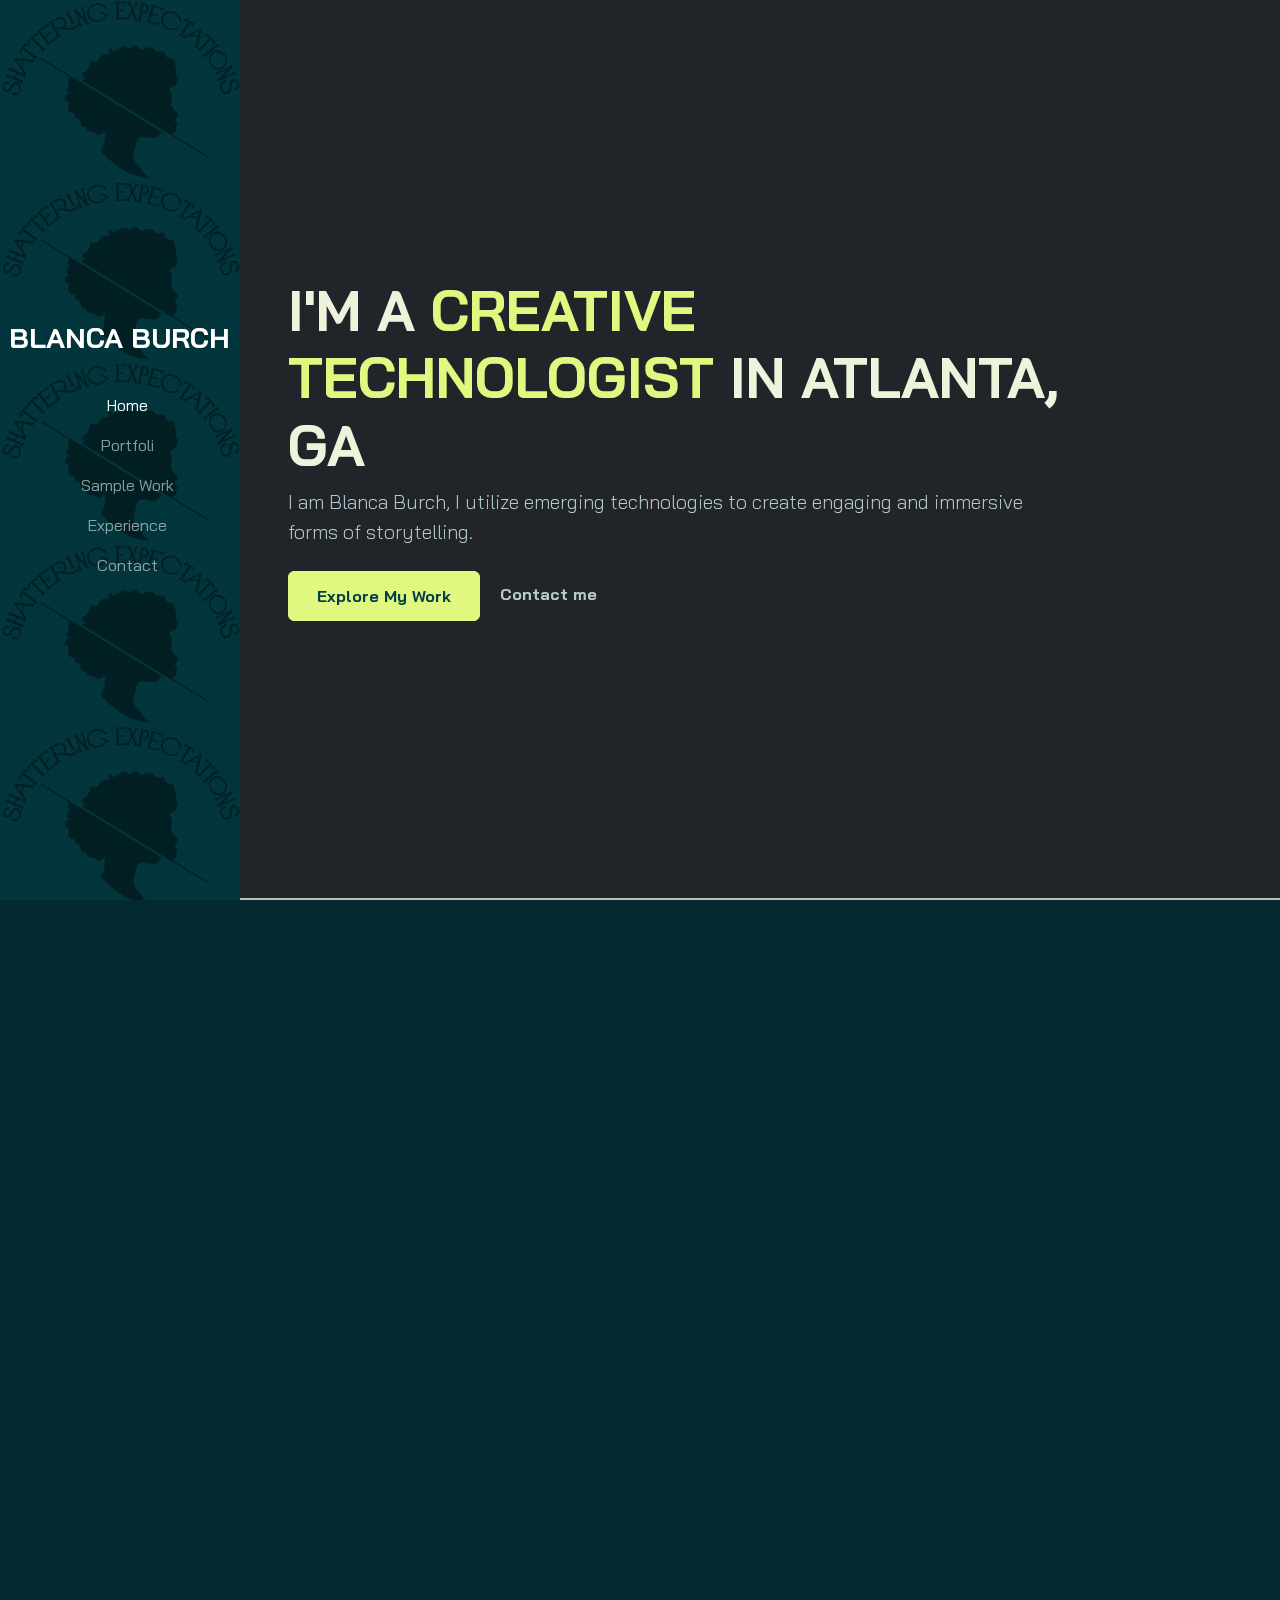
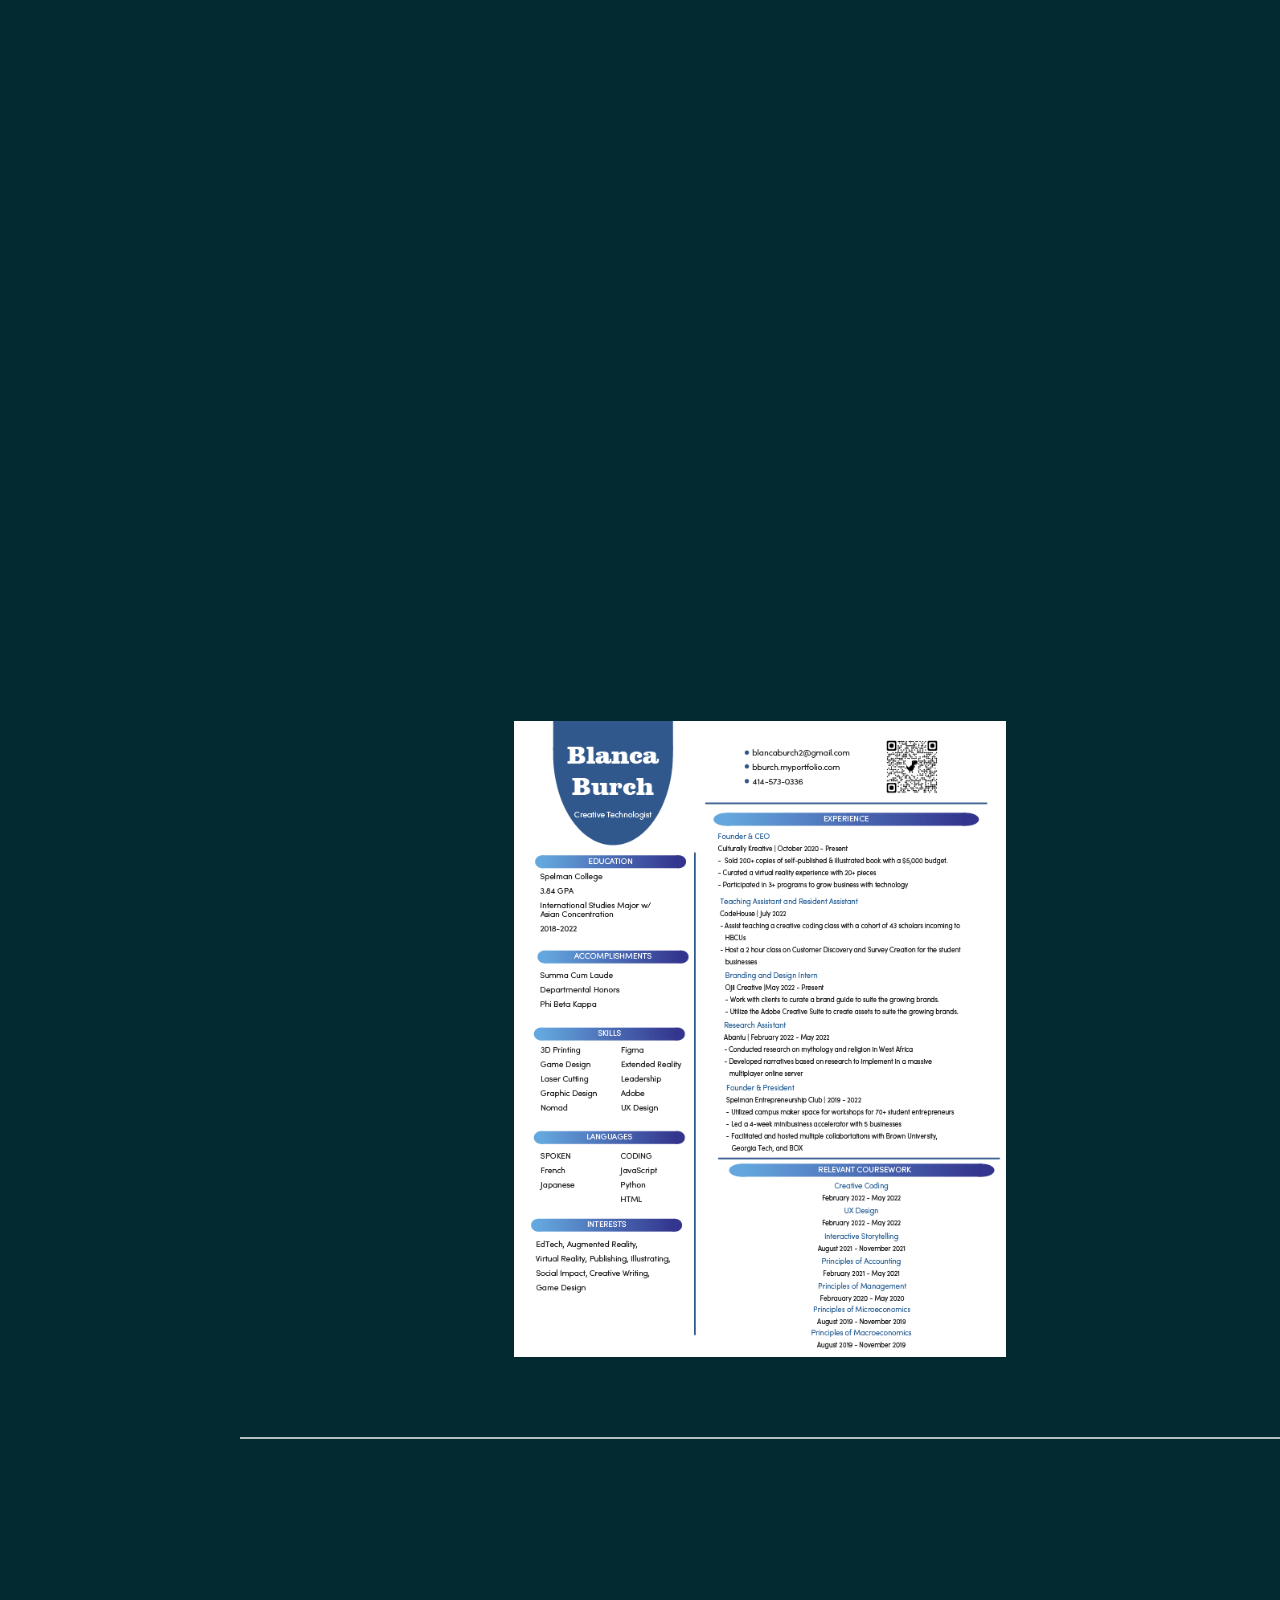
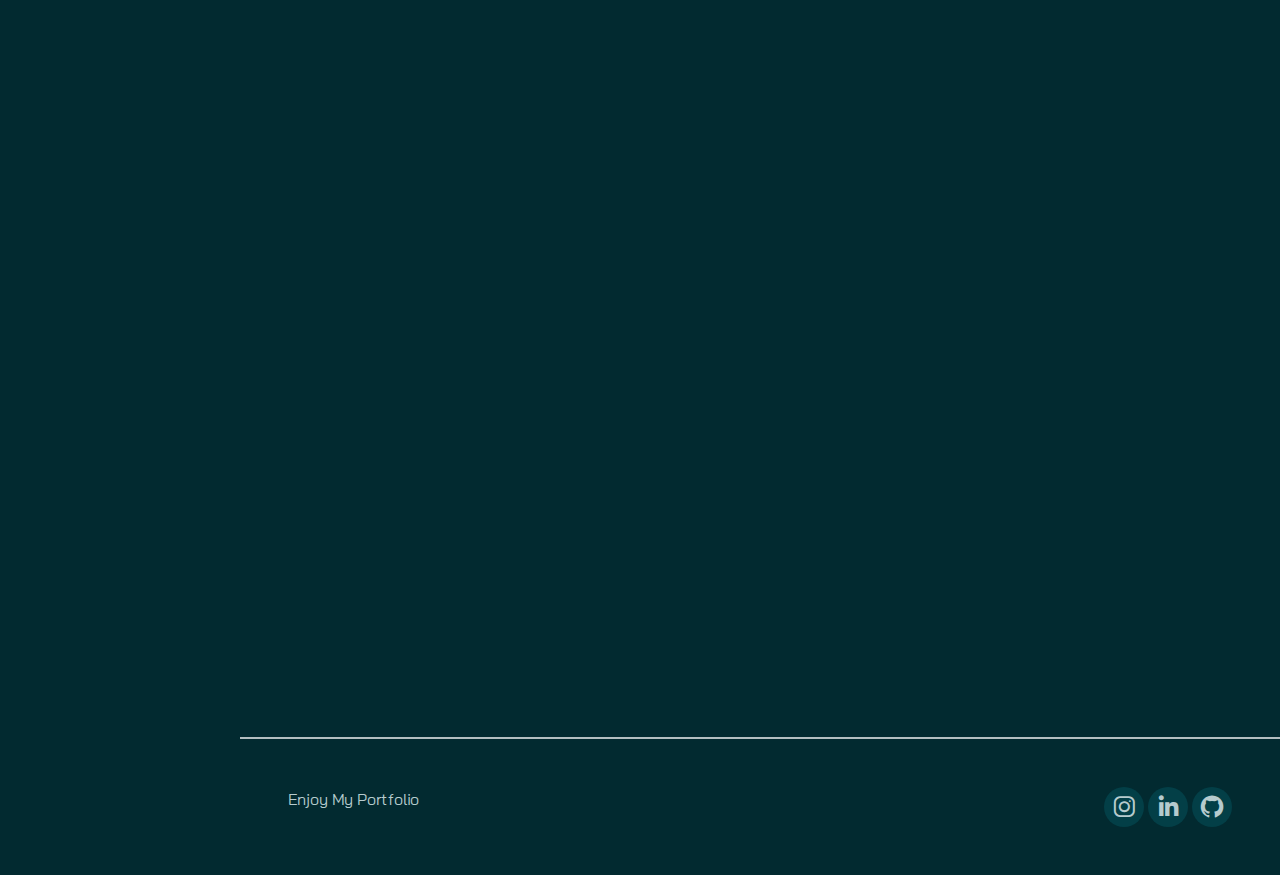
==== commit 63aa4b75: "Portfolio name change" ====
--- a/index.html
+++ b/index.html
@@ -36,7 +36,7 @@
               <a class="nav-link active" href="#home">Home</a>
             </li>
             <li class="nav-item">
-              <a class="nav-link active" href="#portfolio">Portfolio</a>
+              <a class="nav-link active" href="#portfolio">Portfoli</a>
             </li>
             <li class="nav-item">
               <a class="nav-link active" href="#Samples">Sample Work</a>
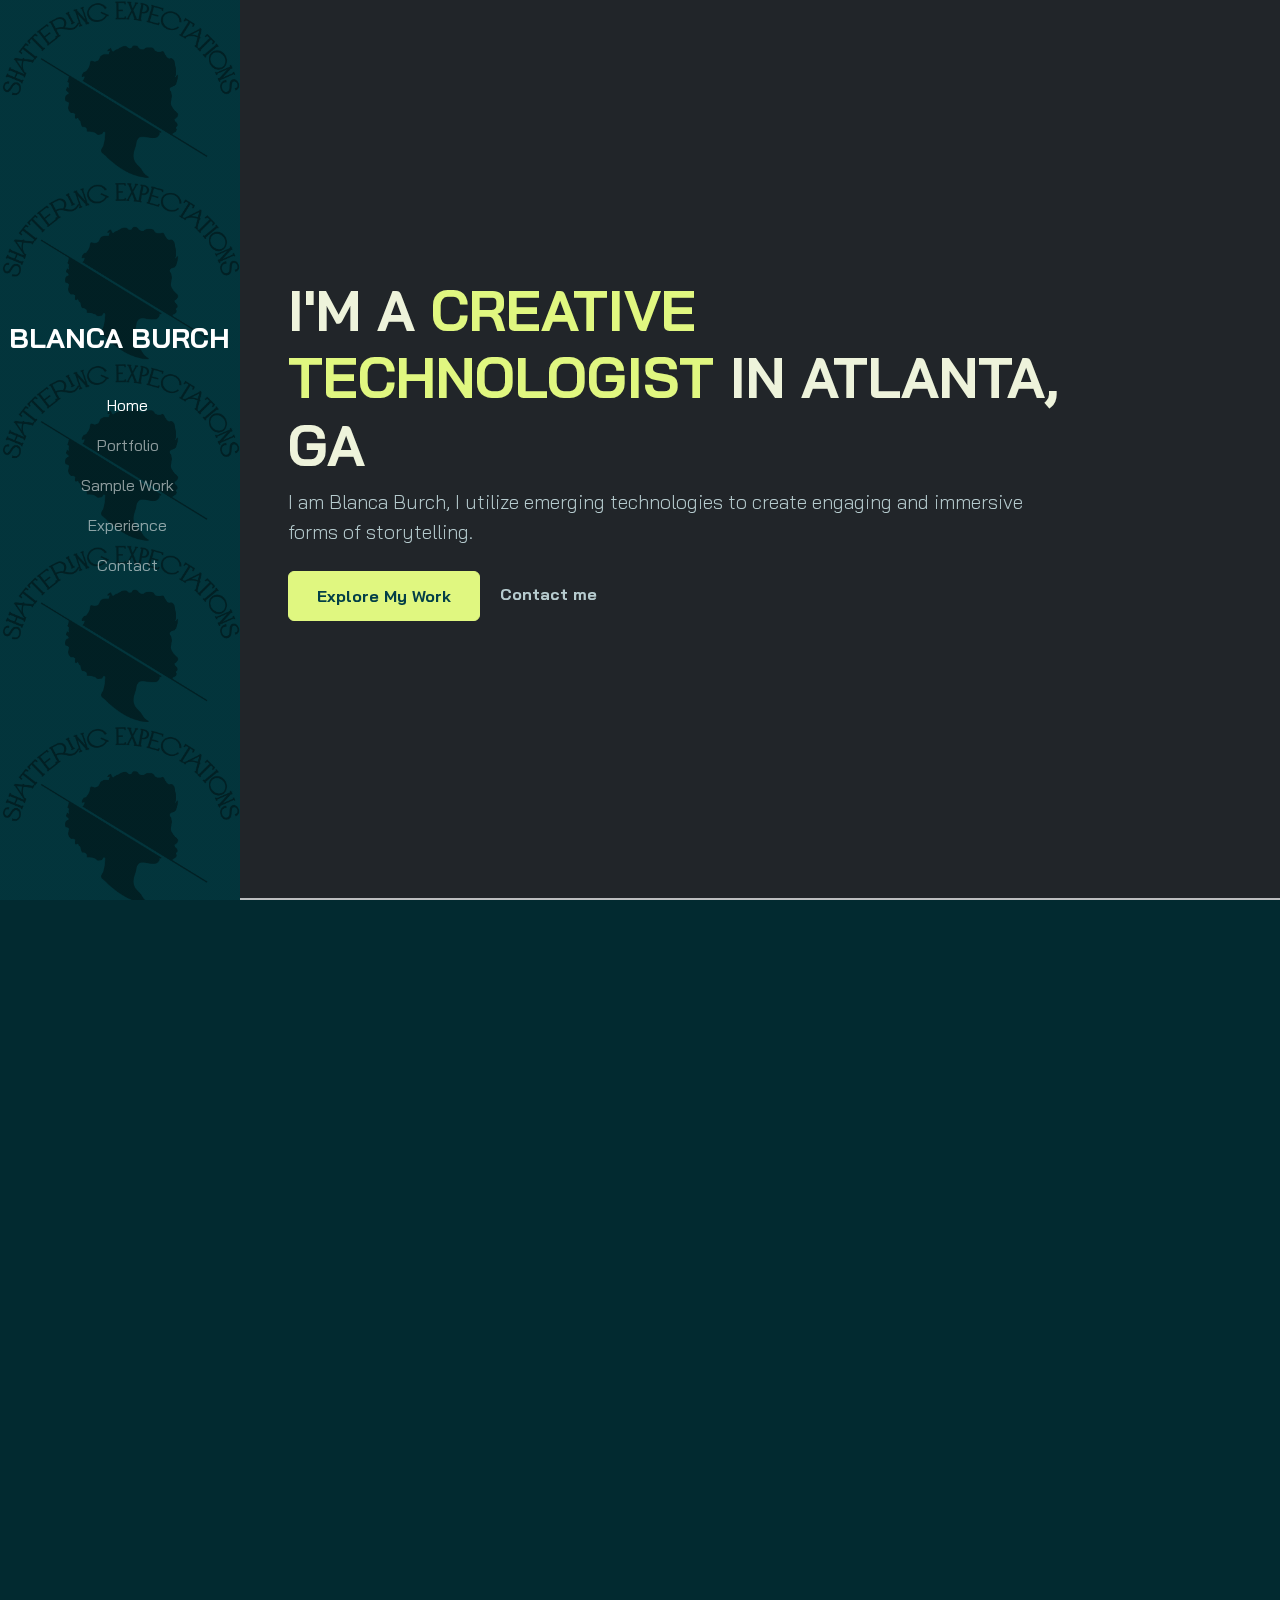
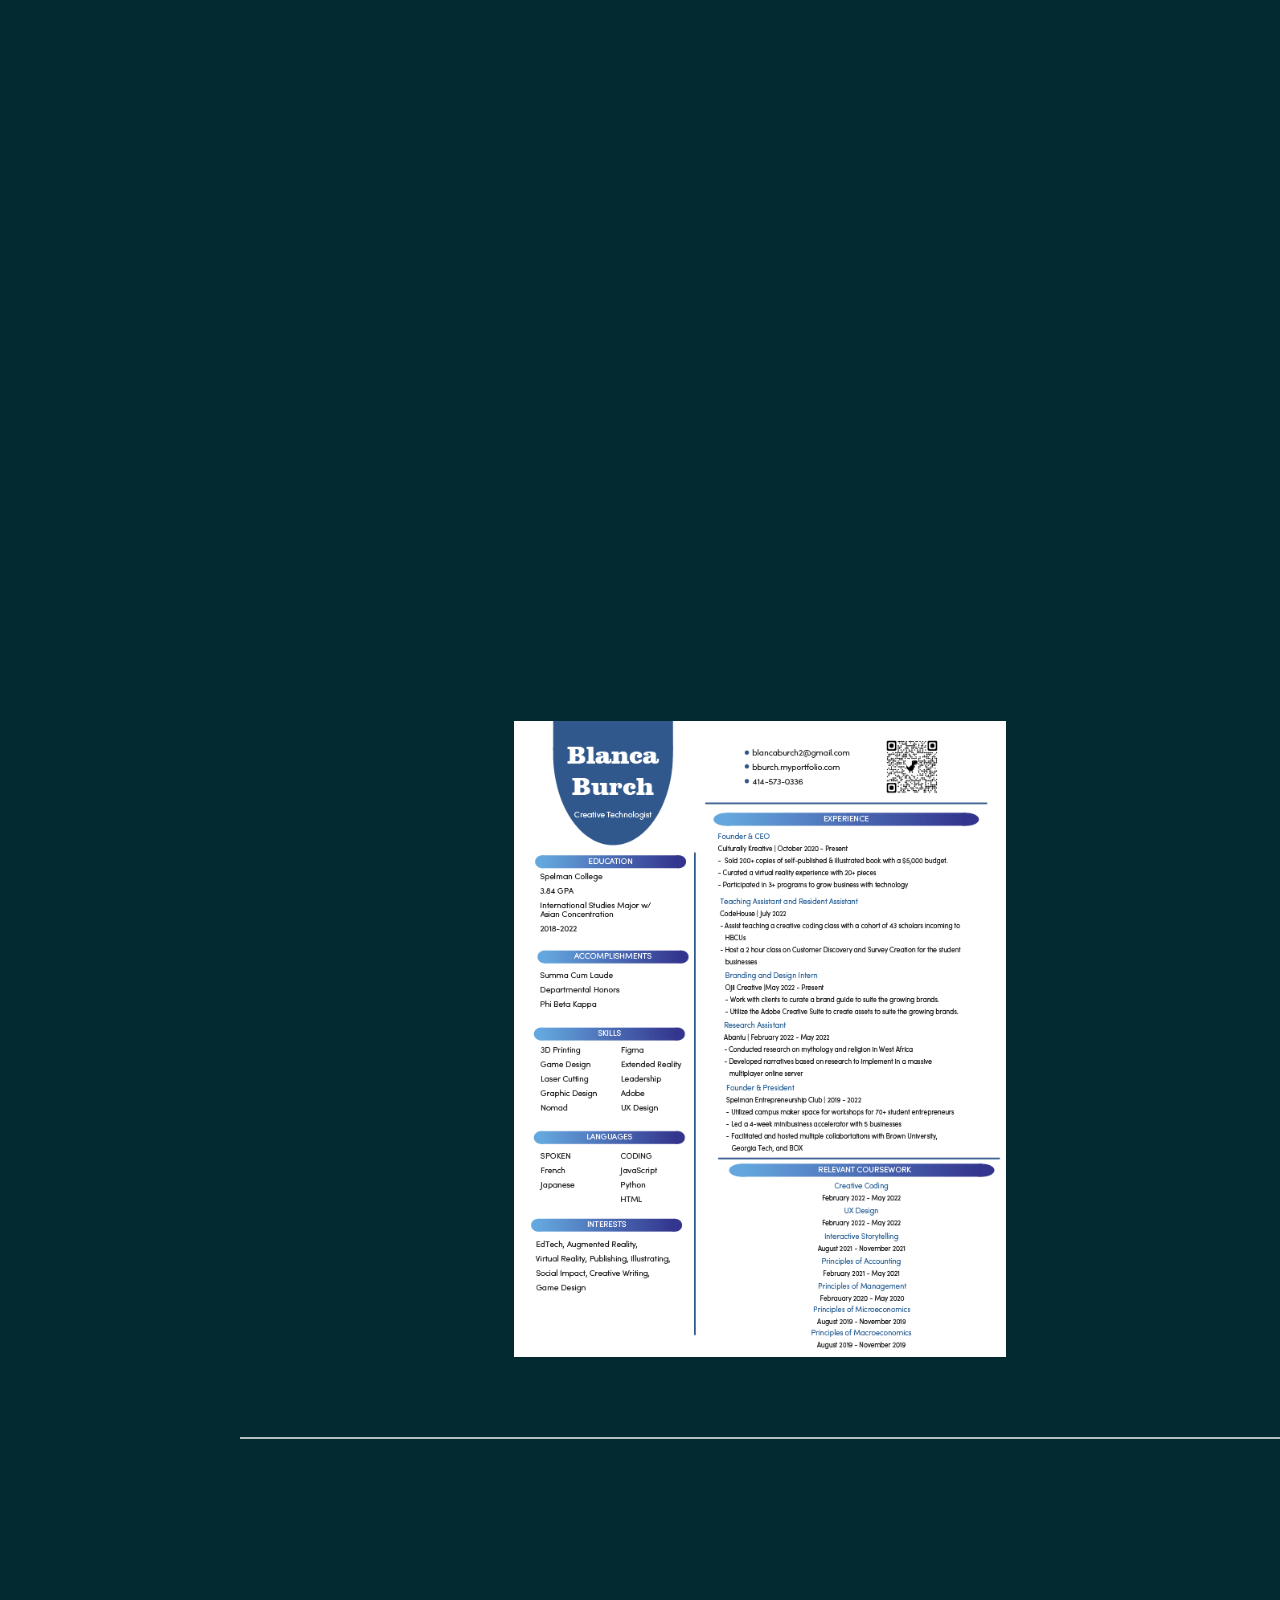
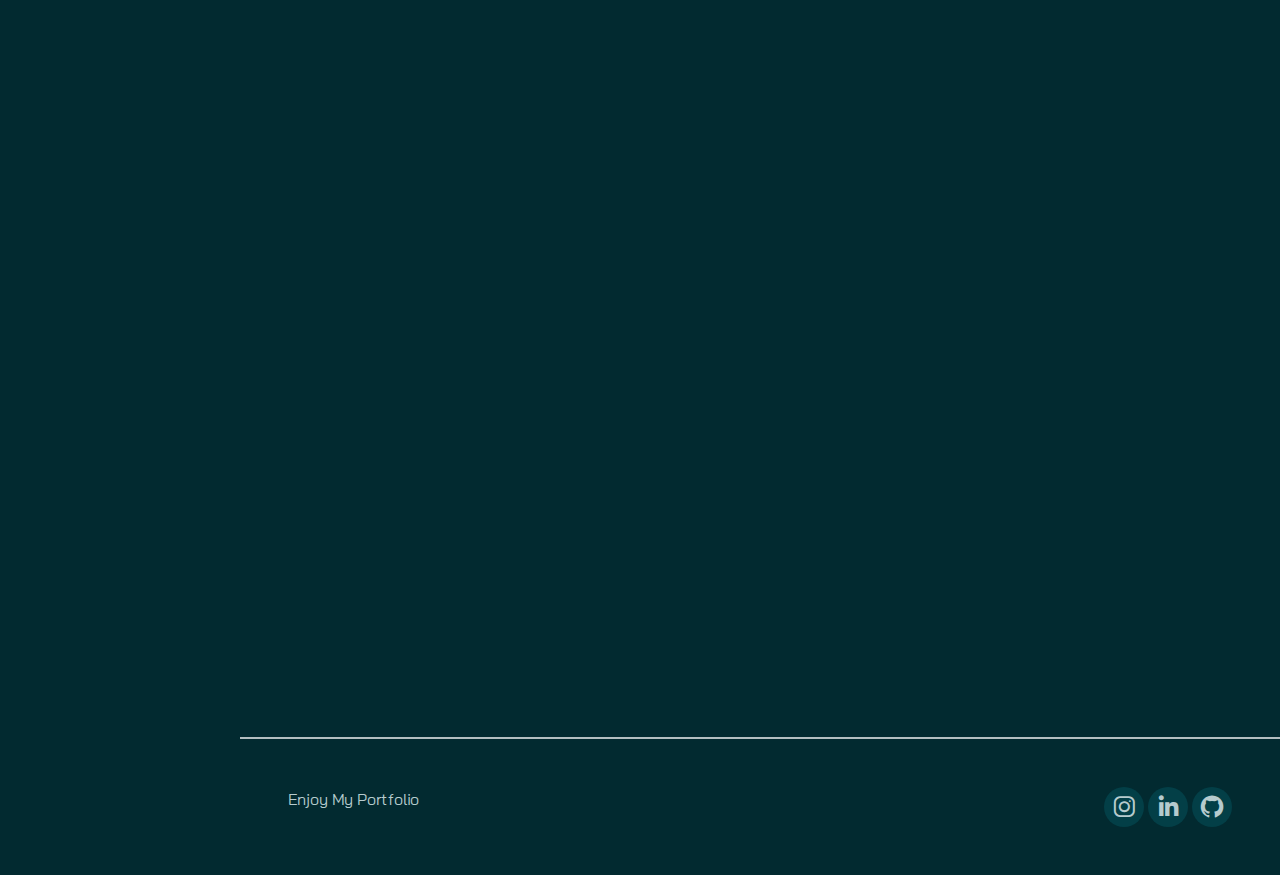
==== commit 3521d95c: "Correct Portfolio Name" ====
--- a/index.html
+++ b/index.html
@@ -36,7 +36,7 @@
               <a class="nav-link active" href="#home">Home</a>
             </li>
             <li class="nav-item">
-              <a class="nav-link active" href="#portfolio">Portfoli</a>
+              <a class="nav-link active" href="#portfolio">Portfolio</a>
             </li>
             <li class="nav-item">
               <a class="nav-link active" href="#Samples">Sample Work</a>
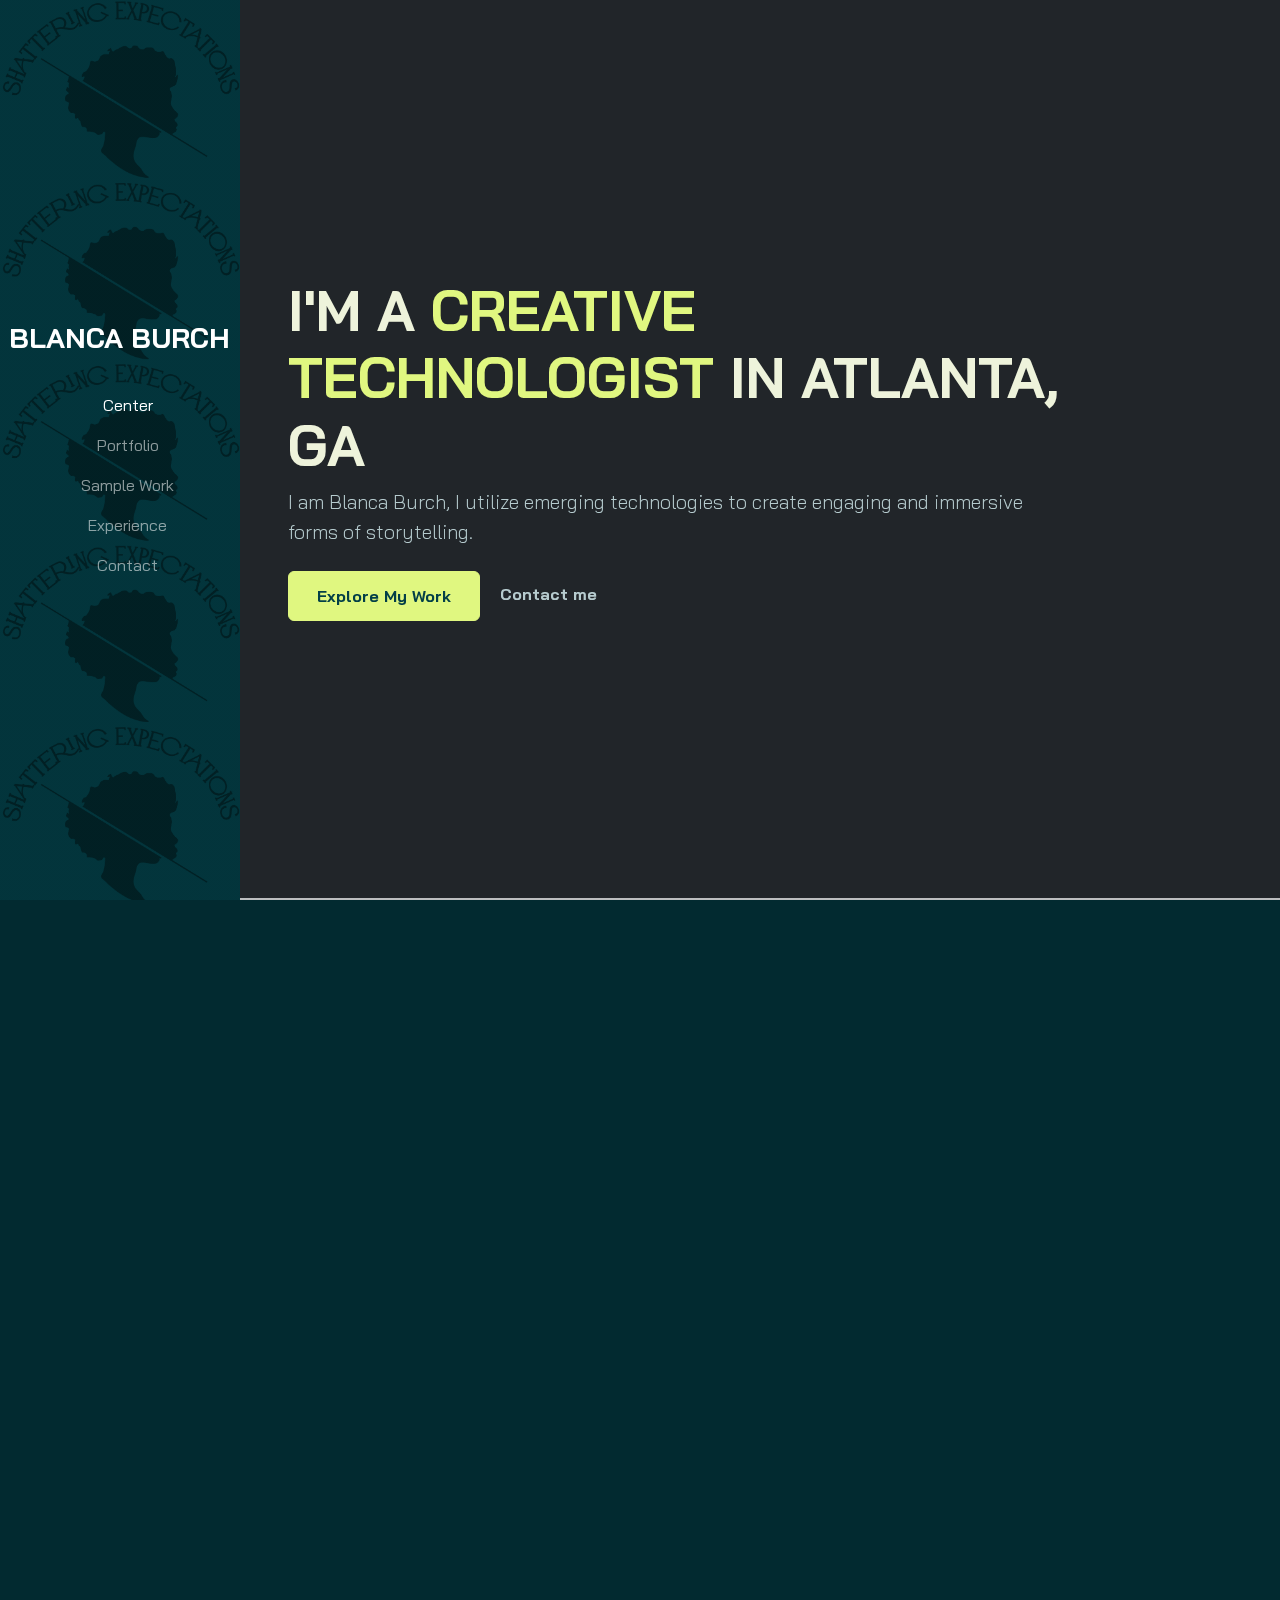
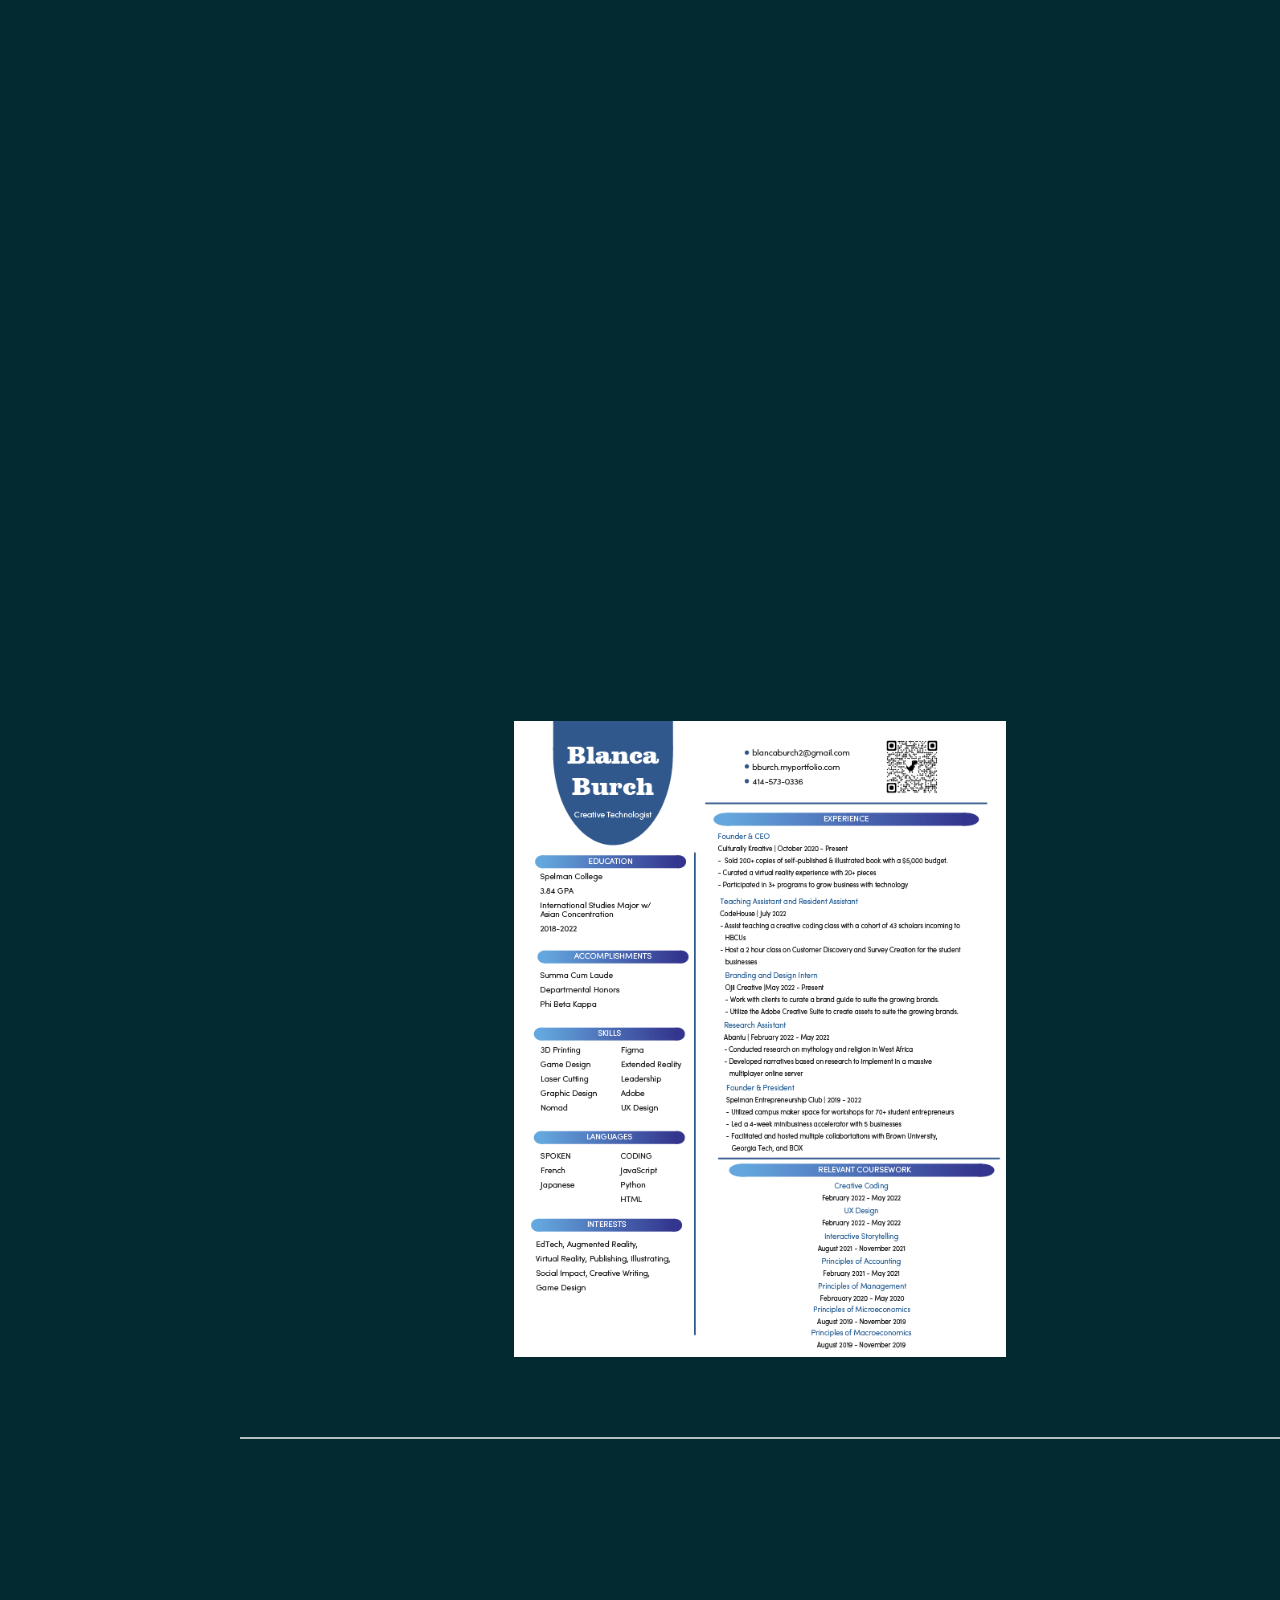
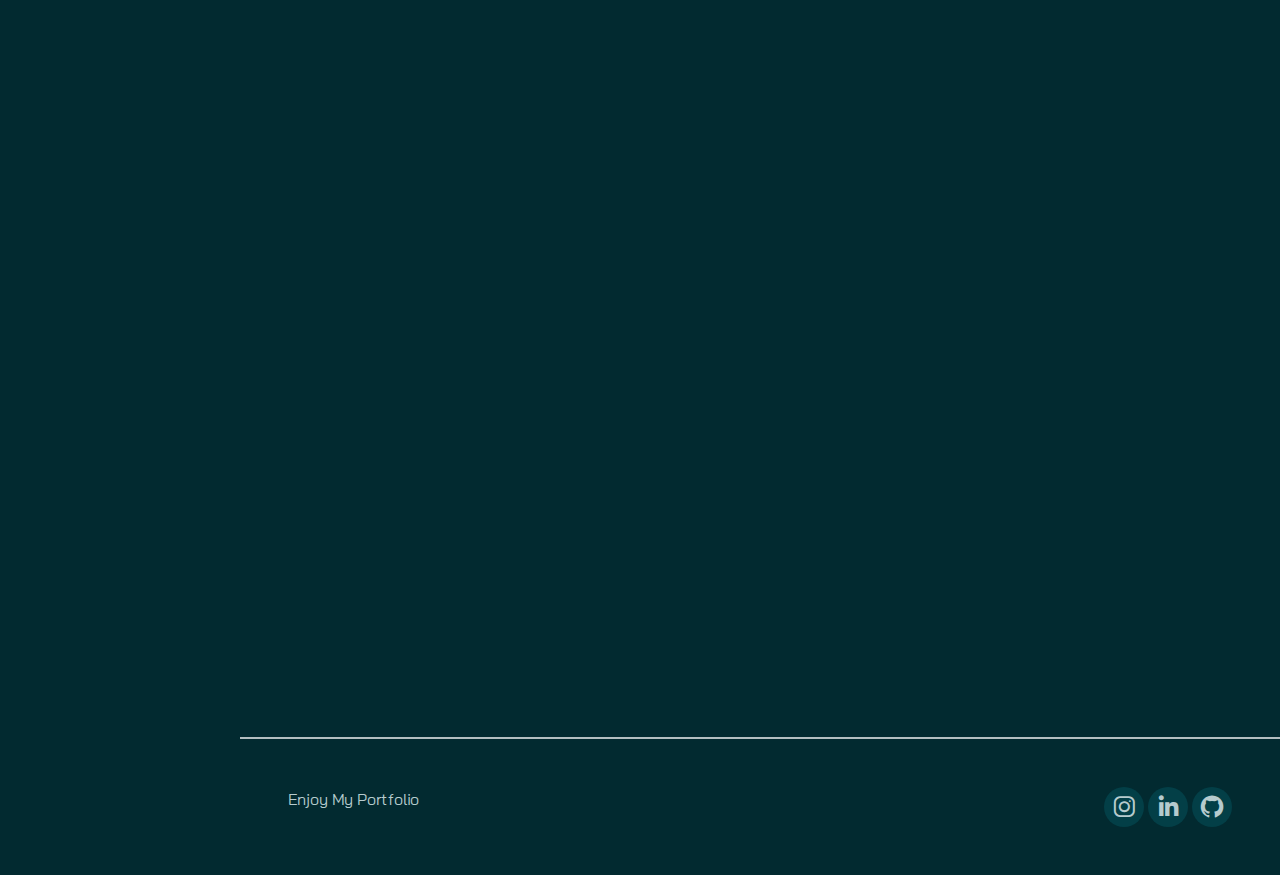
==== commit d6b70f65: "Home Change" ====
--- a/index.html
+++ b/index.html
@@ -33,7 +33,7 @@
         <div class="collapse navbar-collapse" id="navbarNav">
           <ul class="navbar-nav ms-auto flex-lg-column text-lg-center">
             <li class="nav-item">
-              <a class="nav-link active" href="#home">Home</a>
+              <a class="nav-link active" href="#home">Center</a>
             </li>
             <li class="nav-item">
               <a class="nav-link active" href="#portfolio">Portfolio</a>
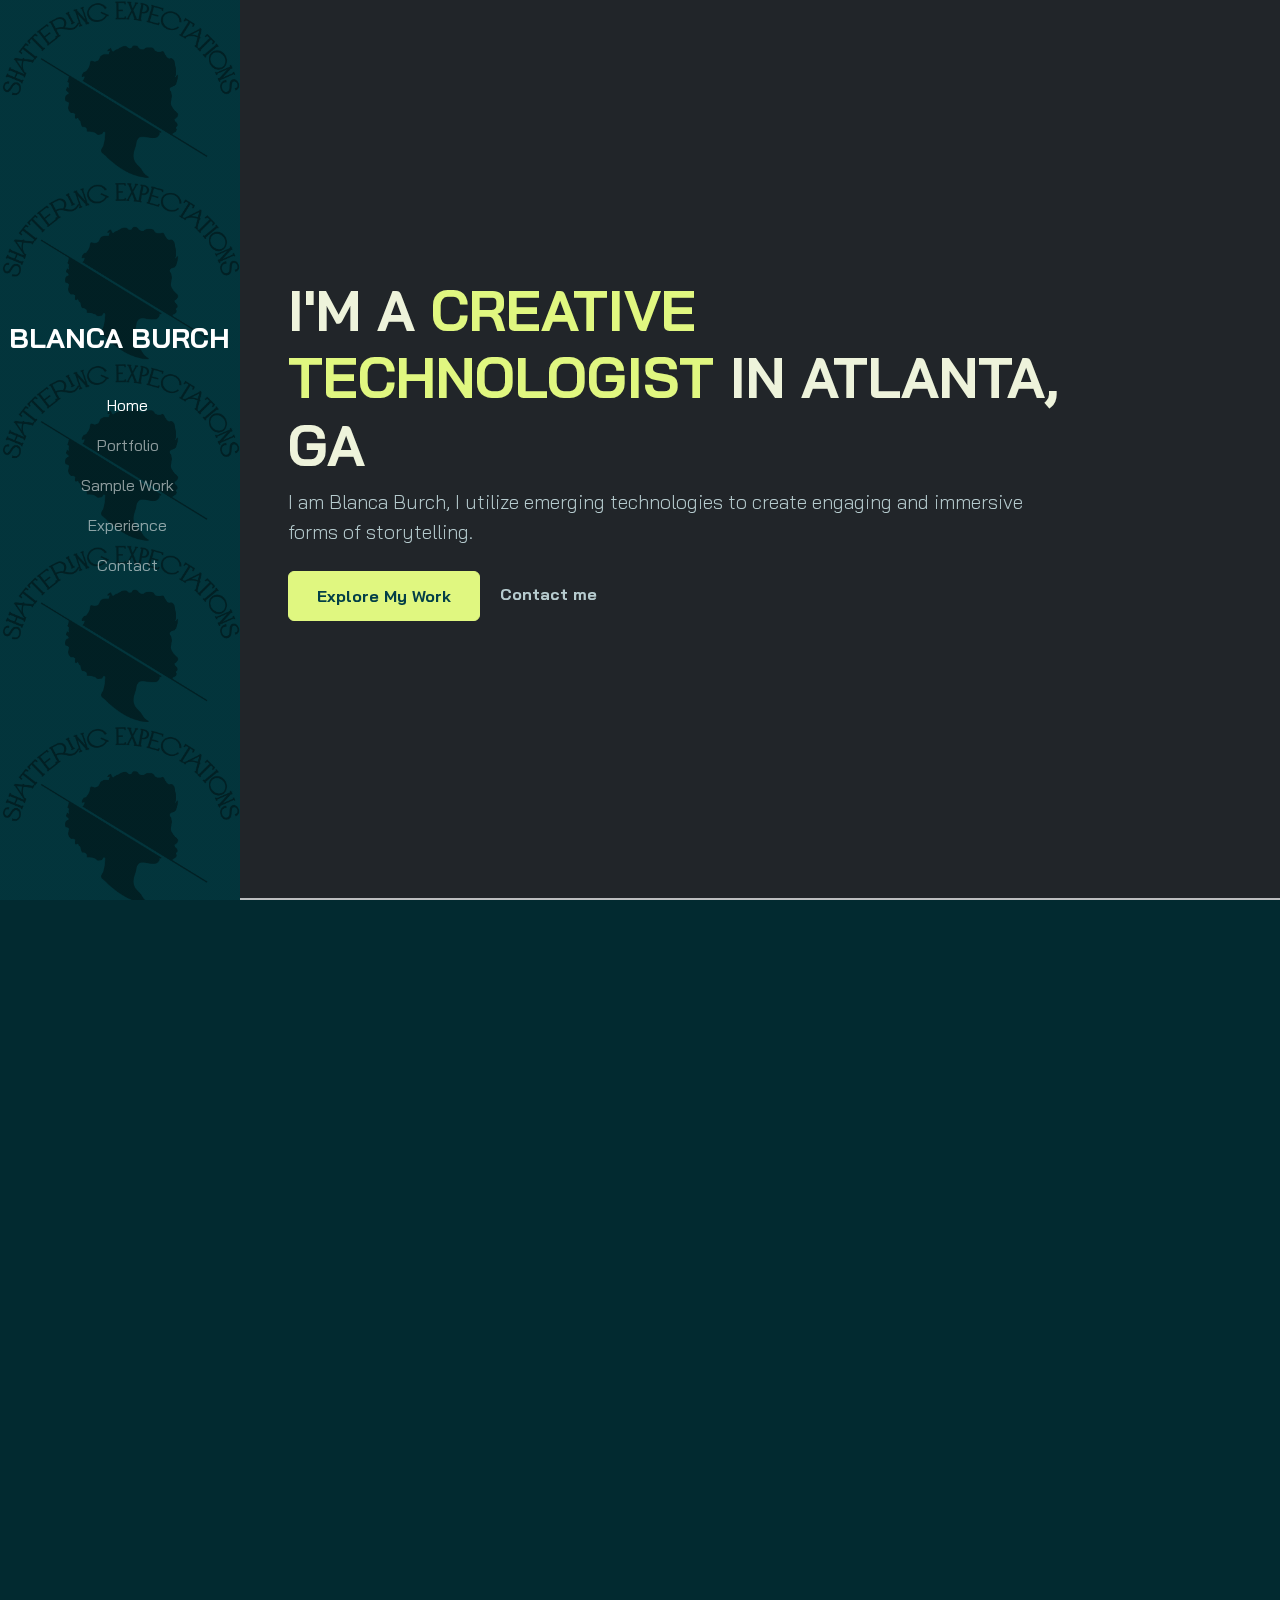
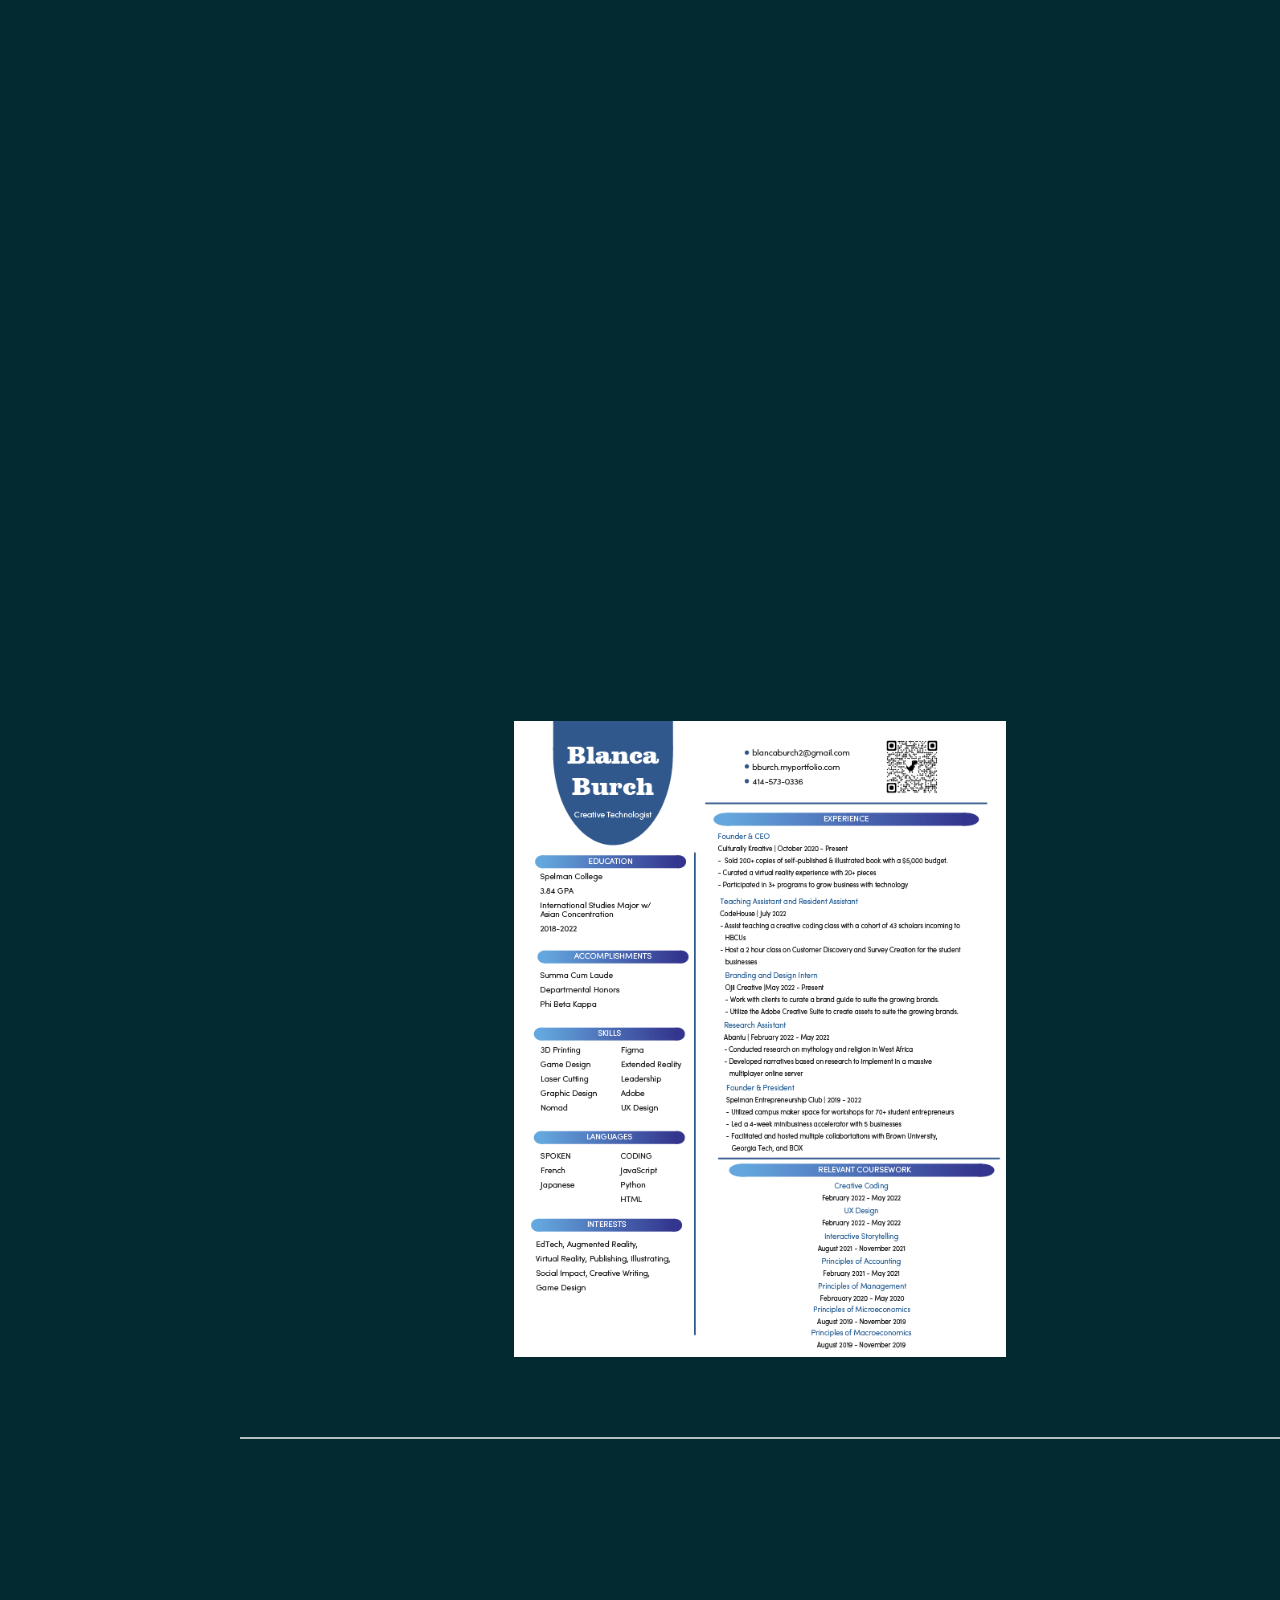
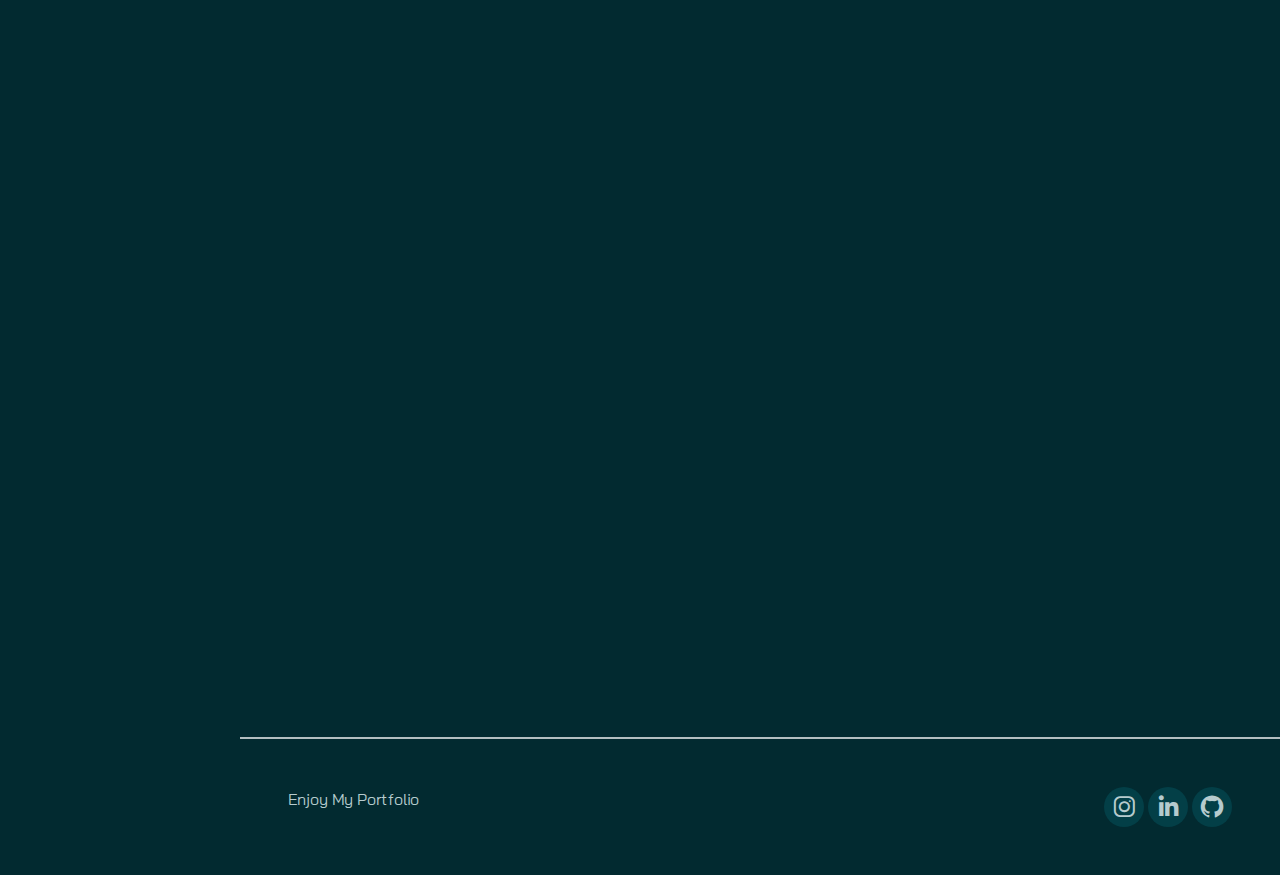
==== commit 336c89df: "Home Correct Name" ====
--- a/index.html
+++ b/index.html
@@ -33,7 +33,7 @@
         <div class="collapse navbar-collapse" id="navbarNav">
           <ul class="navbar-nav ms-auto flex-lg-column text-lg-center">
             <li class="nav-item">
-              <a class="nav-link active" href="#home">Center</a>
+              <a class="nav-link active" href="#home">Home</a>
             </li>
             <li class="nav-item">
               <a class="nav-link active" href="#portfolio">Portfolio</a>
